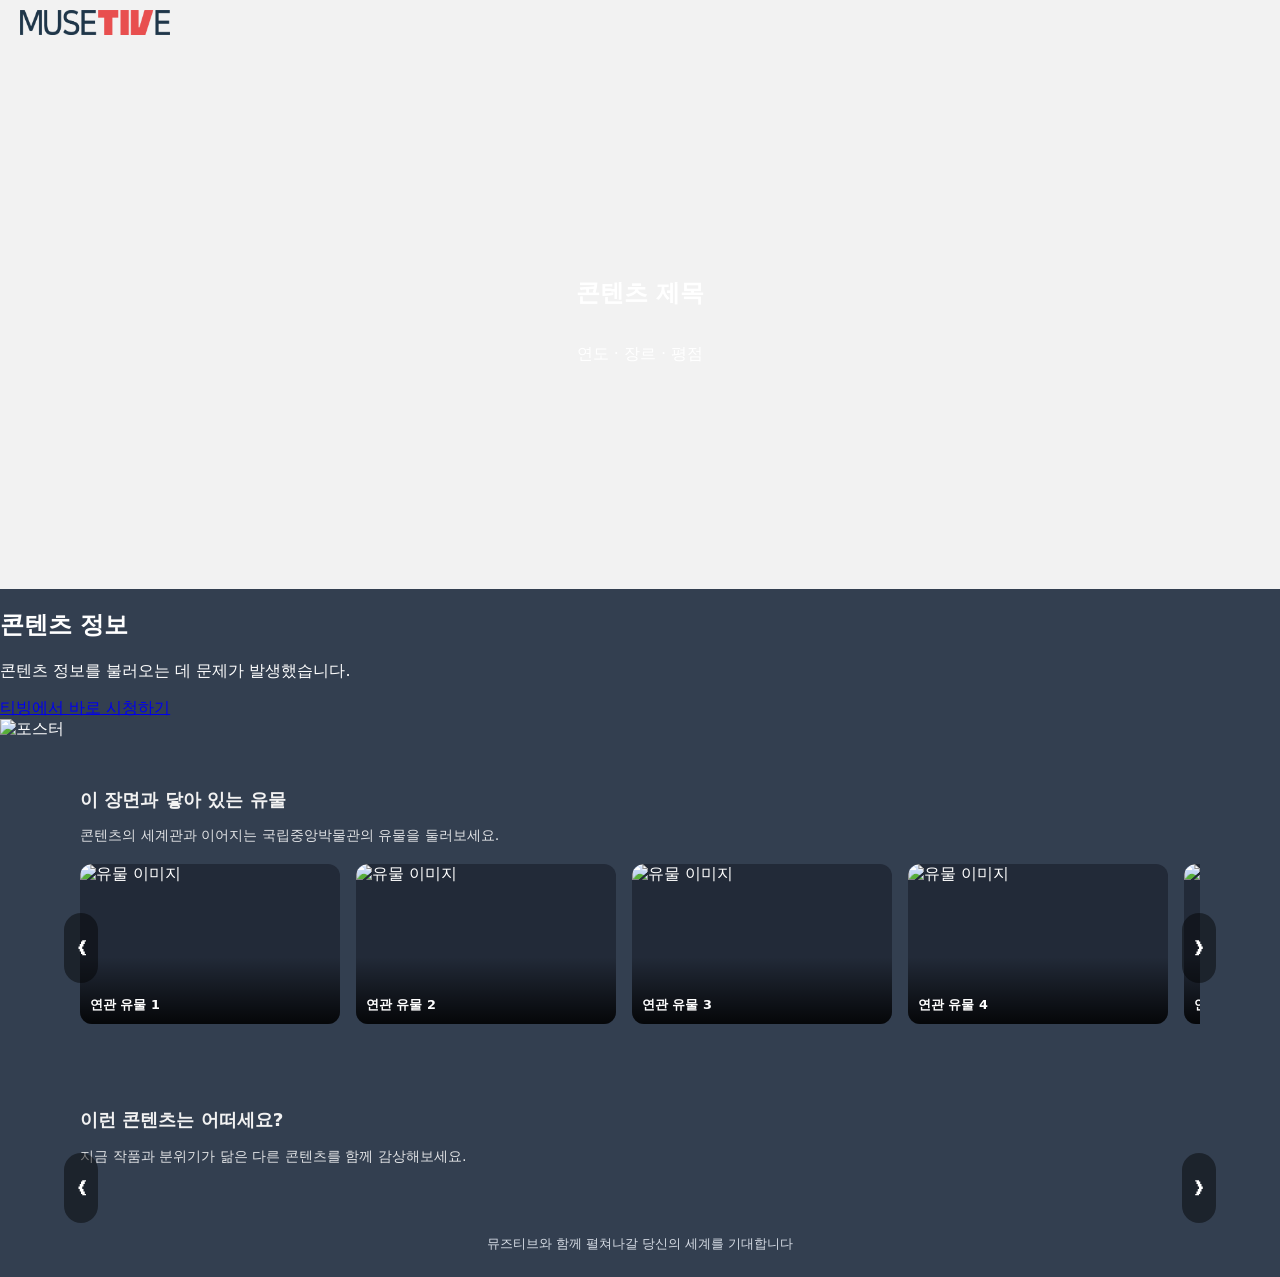
==== content.html @ d029458c "Update content.html" ====
<!DOCTYPE html>
<html lang="ko">
<head>
  <meta charset="UTF-8" />
  <title>MuseTiv – 콘텐츠 상세</title>
  <meta name="viewport" content="width=device-width, initial-scale=1.0" />
  <link rel="stylesheet" href="style.css" />
</head>
<body>
  <header>
    <div class="header-inner">
      <a href="index.html">
        <img class="logo" src="logo1.png" alt="뮤즈티브 로고">
      </a>
    </div>
  </header>

  <main>
    <!-- 히어로 영역: 백드롭 이미지 + 페이드 -->
    <section class="hero-video hero-detail">
      <div class="hero-video-wrapper hero-detail-wrapper">
        <div class="hero-detail-backdrop" id="detail-backdrop"></div>

        <div class="hero-gradient hero-gradient--top"></div>
        <div class="hero-gradient hero-gradient--bottom"></div>

        <div class="hero-overlay-content hero-detail-overlay">
          <h1 id="detail-title" class="hero-detail-title">콘텐츠 제목</h1>
          <p id="detail-meta" class="hero-detail-meta">
            연도 · 장르 · 평점
          </p>
        </div>
      </div>
    </section>

    <!-- 콘텐츠 정보 섹션 -->
    <section class="detail-section">
      <div class="detail-inner">
        <div class="detail-main">
          <h2 class="detail-heading">콘텐츠 정보</h2>
          <p id="detail-overview" class="detail-overview">
            줄거리가 여기에 들어갑니다.
          </p>
           <a id="tving-watch-btn"
             class="btn-watch-tving"
             href="https://www.tving.com/"
             target="_blank"
             rel="noopener noreferrer">
            티빙에서 바로 시청하기
          </a>
          <div id="detail-tags" class="detail-tags">
            <!-- 태그 배지들 -->
          </div>
        </div>

        <aside class="detail-side">
          <img id="detail-poster" class="detail-poster" src="" alt="포스터">
        </aside>
      </div>
    </section>

    <!-- 관련 유물 섹션 (지금은 더미 데이터 기반, 나중에 국중박 JSON 연결) -->
    <section class="carousel-section artifact-section">
      <div class="carousel-header">
        <h2 class="carousel-title">이 장면과 닿아 있는 유물</h2>
        <p class="carousel-subtitle">
          콘텐츠의 세계관과 이어지는 국립중앙박물관의 유물을 둘러보세요.
        </p>
      </div>

      <div class="carousel-shell">
        <button class="carousel-arrow carousel-arrow--left"
                data-target="detail-artifact-row" aria-label="이전 유물">
          &#10094;
        </button>

        <div class="carousel-row" id="detail-artifact-row">
          <!-- 나중에 JSON/연결 로직으로 채움 -->
        </div>

        <button class="carousel-arrow carousel-arrow--right"
                data-target="detail-artifact-row" aria-label="다음 유물">
          &#10095;
        </button>
      </div>
    </section>

    <!-- 추천 콘텐츠 섹션 -->
    <section class="carousel-section ott-section">
      <div class="carousel-header">
        <h2 class="carousel-title">이런 콘텐츠는 어떠세요?</h2>
        <p class="carousel-subtitle">
          지금 작품과 분위기가 닮은 다른 콘텐츠를 함께 감상해보세요.
        </p>
      </div>

      <div class="carousel-shell">
        <button class="carousel-arrow carousel-arrow--left"
                data-target="detail-reco-row" aria-label="이전 콘텐츠">
          &#10094;
        </button>

        <div class="carousel-row" id="detail-reco-row">
          <!-- JSON 기반 추천 카드 -->
        </div>

        <button class="carousel-arrow carousel-arrow--right"
                data-target="detail-reco-row" aria-label="다음 콘텐츠">
          &#10095;
        </button>
      </div>
    </section>
  </main>

  <footer>
    뮤즈티브와 함께 펼쳐나갈 당신의 세계를 기대합니다
  </footer>

  <script>
    const TMDB_POSTER_BASE = "https://image.tmdb.org/t/p/w300";
    const TMDB_BACKDROP_BASE = "https://image.tmdb.org/t/p/w780";

    function getTitle(item) {
      return (
        item.name ||
        item.title ||
        item.original_name ||
        item.original_title ||
        "제목 미정"
      );
    }

    // 쿼리 파라미터 파싱
    function getQueryParams() {
      const params = {};
      const search = window.location.search.substring(1);
      if (!search) return params;
      search.split("&").forEach(function (pair) {
        const [k, v] = pair.split("=");
        if (!k) return;
        params[decodeURIComponent(k)] = decodeURIComponent(v || "");
      });
      return params;
    }

    function attachCarouselArrows() {
      document.querySelectorAll('.carousel-arrow').forEach(function (arrow) {
        arrow.addEventListener('click', function () {
          const targetId = arrow.getAttribute('data-target');
          const row = document.getElementById(targetId);
          if (!row) return;

          const direction = arrow.classList.contains('carousel-arrow--left') ? -1 : 1;
          const scrollAmount = row.clientWidth * 0.8;

          row.scrollBy({
            left: direction * scrollAmount,
            behavior: 'smooth'
          });
        });
      });
    }

    // 메인 상세 정보 채우기
    function fillDetail(item) {
      const titleEl = document.getElementById('detail-title');
      const metaEl = document.getElementById('detail-meta');
      const overviewEl = document.getElementById('detail-overview');
      const posterEl = document.getElementById('detail-poster');
      const tagsEl = document.getElementById('detail-tags');
      const backdropEl = document.getElementById('detail-backdrop');

      const title = getTitle(item);
      titleEl.textContent = title;

      // 메타 정보 (연도, 평점, 원제 등)
      const date = item.first_air_date || item.release_date || "";
      const year = date ? date.slice(0, 4) : "";
      const rating = item.vote_average ? item.vote_average.toFixed(1) : "–";

      let genresText = "";
      if (Array.isArray(item.genres) && item.genres.length > 0) {
        genresText = item.genres.map(g => g.name).join(", ");
      }

      metaEl.textContent = [year, genresText, `평점 ${rating}`]
        .filter(Boolean)
        .join(" · ");

      overviewEl.textContent = item.overview || "줄거리 정보가 없습니다.";

      // 포스터
      if (item.poster_path) {
        posterEl.src = TMDB_POSTER_BASE + item.poster_path;
      } else {
        posterEl.src = "img/poster_placeholder.jpg";
      }
      posterEl.alt = title;

      // 태그: 장르 + 원제 등 간단히 뱃지로
      tagsEl.innerHTML = "";
      if (genresText) {
        genresText.split(",").forEach(function (g) {
          const span = document.createElement('span');
          span.className = 'tag-chip';
          span.textContent = g.trim();
          tagsEl.appendChild(span);
        });
      }
      if (item.original_name || item.original_title) {
        const span = document.createElement('span');
        span.className = 'tag-chip tag-chip--sub';
        span.textContent = "원제: " + (item.original_name || item.original_title);
        tagsEl.appendChild(span);
      }

      // 백드롭: 배경 이미지
      if (item.backdrop_path) {
        backdropEl.style.backgroundImage = `url(${TMDB_BACKDROP_BASE + item.backdrop_path})`;
      } else if (item.poster_path) {
        backdropEl.style.backgroundImage = `url(${TMDB_POSTER_BASE + item.poster_path})`;
      } else {
        backdropEl.style.backgroundColor = "#333f50";
      }
    }

    // 추천 콘텐츠 카드 생성 (index와 거의 동일)
    function createRecoCard(item) {
      const article = document.createElement('article');
      article.className = 'media-card media-card--vertical';
      if (item.id) article.dataset.tmdbId = item.id;
      if (item.kind) article.dataset.kind = item.kind;

      const inner = document.createElement('div');
      inner.className = 'media-card-inner';

      const img = document.createElement('img');
      img.className = 'media-image';
      img.alt = getTitle(item);
      if (item.poster_path) {
        img.src = TMDB_POSTER_BASE + item.poster_path;
      } else {
        img.src = "img/poster_placeholder.jpg";
      }

      const gradient = document.createElement('div');
      gradient.className = 'media-gradient';

      const title = document.createElement('div');
      title.className = 'media-title';
      title.textContent = getTitle(item);

      inner.appendChild(img);
      inner.appendChild(gradient);
      inner.appendChild(title);
      article.appendChild(inner);

      // 다시 상세로 이동할 수 있게
      article.addEventListener('click', function () {
        const id = item.id;
        const kind = item.kind || 'tv';
        if (!id) return;
        window.location.href = `content.html?id=${encodeURIComponent(id)}&kind=${encodeURIComponent(kind)}`;
      });

      return article;
    }

    function renderRecommendations(allItems, currentId) {
      const row = document.getElementById('detail-reco-row');
      if (!row) return;
      row.innerHTML = "";

      // 현재 작품 제외, 앞에서 10개 정도만
      const candidates = allItems.filter(it => it.id !== currentId).slice(0, 10);

      candidates.forEach(function (item) {
        const card = createRecoCard(item);
        row.appendChild(card);
      });
    }

    // (임시) 관련 유물은 아직 API가 없으니 placeholder 카드 몇 개 만들어두기
    function renderDummyArtifacts() {
      const row = document.getElementById('detail-artifact-row');
      if (!row) return;
      row.innerHTML = "";

      for (let i = 1; i <= 5; i++) {
        const article = document.createElement('article');
        article.className = 'media-card media-card--horizontal';

        const inner = document.createElement('div');
        inner.className = 'media-card-inner';

        const img = document.createElement('img');
        img.className = 'media-image';
        img.alt = '유물 이미지';
        img.src = 'img/artifact_placeholder.jpg';

        const gradient = document.createElement('div');
        gradient.className = 'media-gradient';

        const title = document.createElement('div');
        title.className = 'media-title';
        title.textContent = '연관 유물 ' + i;

        inner.appendChild(img);
        inner.appendChild(gradient);
        inner.appendChild(title);
        article.appendChild(inner);

        row.appendChild(article);
      }
    }

    document.addEventListener('DOMContentLoaded', function () {
      attachCarouselArrows();
      renderDummyArtifacts();

      const params = getQueryParams();
      const targetId = params.id ? Number(params.id) : null;

      // TMDB JSON 로드
      fetch('data/musetiv_tving_historical_20_by_title.json')
        .then(function (res) {
          if (!res.ok) throw new Error('JSON 로딩 실패');
          return res.json();
        })
        .then(function (items) {
          // id가 숫자형으로 들어있다고 가정
          const current = items.find(it => Number(it.id) === targetId) || items[0];
          if (!current) throw new Error('해당 id의 콘텐츠를 찾을 수 없습니다.');

          fillDetail(current);
          renderRecommendations(items, current.id);
        })
        .catch(function (err) {
          console.error(err);
          document.getElementById('detail-overview').textContent =
            '콘텐츠 정보를 불러오는 데 문제가 발생했습니다.';
        });
    });
  </script>
</body>
</html>
---- style.css ----
﻿:root {
  --color-main: #f2f2f2;   /* 헤더, 기본 글자 */
  --color-bg: #333f50;     /* 전체 배경 네이비 */
  --color-sub: #b1d3c4;
  --color-accent: #f24c64;
}

body {
  margin: 0;
  font-family: -apple-system, BlinkMacSystemFont, "국립박물관문화재단클래식 Medium", system-ui, sans-serif;
  background-color: var(--color-bg);
  color: #ffffff;
}

/* 헤더 */
header {
  background-color: var(--color-main);
}

.header-inner {
  margin: 0 auto;
  padding: 10px 20px;
  text-align: left;
}

.logo {
  width: 150px;
  height: 25px;
}

/* ---------- 히어로: 영상 + 페이드 ---------- */

.hero-video {
  background-color: var(--color-main);
}

.hero-video-wrapper {
  position: relative;
  height: 60vh;
  min-height: 360px;
  overflow: hidden;
}

.hero-video-wrapper video {
  width: 100%;
  height: 100%;
  object-fit: cover;
  filter: brightness(0.7);
}

/* 위/아래 페이드 오버레이 */
.hero-gradient {
  position: absolute;
  left: 0;
  right: 0;
  height: 25%;
  pointer-events: none;
}

.hero-gradient--top {
  top: 0;
  background: linear-gradient(
    to bottom,
    var(--color-main) 0%,
    rgba(51, 63, 80, 0) 100%
  );
}

.hero-gradient--bottom {
  bottom: 0;
  background: linear-gradient(
    to top,
    var(--color-main) 0%,
    rgba(51, 63, 80, 0) 100%
  );
}

/* 영상 위에 올라가는 슬로건/로고 */
.hero-overlay-content {
  position: absolute;
  inset: 0;
  display: flex;
  flex-direction: column;
  align-items: center;
  justify-content: center;
  text-align: center;
  color: #ffffff;
  padding: 0 16px;
}

.hero-tagline {
  font-size: 0.9rem;
  margin-bottom: 14px;
  opacity: 0.85;
}

.hero-logo {
  max-width: 260px;
  height: auto;
}

/* ---------- 공통 캐러셀 섹션 ---------- */

.carousel-section {
  padding: 32px 0 24px;
  background-color: var(--color-bg);
}

.carousel-header {
  max-width: 1120px;
  margin: 0 auto 14px;
  padding: 0 20px;
}

.carousel-title {
  font-size: 1.15rem;
  font-weight: 700;
  margin-bottom: 4px;
  color: var(--color-main);
}

.carousel-subtitle {
  font-size: 0.9rem;
  opacity: 0.85;
}

/* 캐러셀 껍데기 + 화살표 */
.carousel-shell {
  max-width: 1120px;
  margin: 0 auto;
  padding: 0 20px;
  position: relative;
}

.carousel-row {
  display: flex;
  gap: 16px;
  overflow-x: auto;
  scroll-behavior: smooth;
  padding: 4px 0 12px;
}

/* 스크롤바 살짝만 표시 */
.carousel-row::-webkit-scrollbar {
  height: 6px;
}
.carousel-row::-webkit-scrollbar-track {
  background: rgba(0, 0, 0, 0.1);
}
.carousel-row::-webkit-scrollbar-thumb {
  background: rgba(255, 255, 255, 0.3);
  border-radius: 999px;
}

.carousel-arrow {
  position: absolute;
  top: 50%;
  transform: translateY(-50%);
  width: 34px;
  height: 70px;
  border-radius: 999px;
  border: none;
  background-color: rgba(0, 0, 0, 0.45);
  color: #ffffff;
  font-size: 20px;
  display: flex;
  align-items: center;
  justify-content: center;
  cursor: pointer;
  z-index: 10;
}

.carousel-arrow--left {
  left: 4px;
}

.carousel-arrow--right {
  right: 4px;
}

.carousel-arrow:hover {
  background-color: rgba(0, 0, 0, 0.65);
}

/* ---------- 미디어 카드 공통 ---------- */

.media-card {
  flex: 0 0 auto;
}

.media-card-inner {
  position: relative;
  border-radius: 12px;
  overflow: hidden;
  background-color: #222a38;
}

/* OTT용 세로 카드 */
.media-card--vertical {
  width: 150px;
}

.media-card--vertical .media-card-inner {
  height: 225px; /* 세로 비율 느낌 */
}

/* 유물용 가로 카드 */
.media-card--horizontal {
  width: 260px;
}

.media-card--horizontal .media-card-inner {
  height: 160px;
}

/* 카드 안 이미지 */
.media-image {
  width: 100%;
  height: 100%;
  object-fit: cover;
  display: block;
}

/* 아래 페이드 + 제목 */
.media-gradient {
  position: absolute;
  left: 0;
  right: 0;
  bottom: 0;
  height: 42%;
  background: linear-gradient(to top, rgba(0, 0, 0, 0.85), rgba(0, 0, 0, 0));
}

.media-title {
  position: absolute;
  left: 10px;
  right: 10px;
  bottom: 10px;
  font-size: 0.8rem;
  font-weight: 600;
  line-height: 1.3;
}

/* 하트 버튼 */
.heart-btn {
  position: absolute;
  top: 8px;
  right: 8px;
  width: 26px;
  height: 26px;
  border-radius: 50%;
  border: 1px solid rgba(255, 255, 255, 0.9);
  background-color: rgba(0, 0, 0, 0.35);
  display: flex;
  align-items: center;
  justify-content: center;
  cursor: pointer;
  padding: 0;
}

/* 하트 아이콘: 처음엔 테두리만 보이게 */
.heart-shape {
  font-size: 13px;
  line-height: 1;
  color: transparent;
  -webkit-text-stroke: 1px #ffffff; /* 테두리 하트 */
}

/* 찜 상태일 때: 면 채워지도록 */
.heart-btn.liked .heart-shape {
  color: var(--color-accent);       /* 핑크색 하트 */
  -webkit-text-stroke: 0;
}

/* 푸터 */
footer {
  text-align: center;
  font-size: 0.8rem;
  color: #d6dce5;
  padding: 16px 0 24px;
}

/* ---------- 반응형 ---------- */
@media (max-width: 768px) {
  .carousel-arrow {
    display: none; /* 모바일에서는 스와이프로 넘기게, 화살표 숨김 */
  }

  .hero-video-wrapper {
    height: 50vh;
    min-height: 280px;
  }
  /* ---------- 관리자 대시보드 ---------- */

.dashboard-section {
  padding: 40px 0 48px;
  background-color: #2a3344;
  border-top: 1px solid rgba(255, 255, 255, 0.06);
}

.dashboard-inner {
  max-width: 1120px;
  margin: 0 auto;
  padding: 0 20px;
}

.dashboard-header {
  margin-bottom: 20px;
}

.dashboard-title {
  font-size: 1.2rem;
  font-weight: 700;
  color: var(--color-main);
  margin-bottom: 4px;
}

.dashboard-subtitle {
  font-size: 0.9rem;
  opacity: 0.8;
}

/* 상단 요약 영역 */

.dashboard-top {
  display: grid;
  grid-template-columns: minmax(0, 1.1fr) minmax(0, 1.4fr);
  gap: 20px;
  margin-bottom: 24px;
}

.stat-grid {
  display: grid;
  grid-template-columns: repeat(2, minmax(0, 1fr));
  gap: 12px;
}

.stat-card {
  background: #1f2633;
  border-radius: 12px;
  padding: 12px 14px;
  box-shadow: 0 10px 22px rgba(0, 0, 0, 0.35);
}

.stat-label {
  font-size: 0.78rem;
  opacity: 0.7;
}

.stat-value {
  display: block;
  margin-top: 4px;
  font-size: 1.1rem;
  font-weight: 600;
}

/* 차트 카드 공통 */

.chart-card {
  background: #1f2633;
  border-radius: 14px;
  padding: 14px 16px 16px;
  box-shadow: 0 10px 24px rgba(0, 0, 0, 0.4);
}

.chart-title {
  font-size: 0.95rem;
  font-weight: 600;
  margin-bottom: 8px;
}

.chart-placeholder {
  background: rgba(0, 0, 0, 0.18);
  border-radius: 10px;
  padding: 10px;
  min-height: 180px;
  display: flex;
  align-items: center;
  justify-content: center;
}

/* canvas가 있을 때 꽉 차게 보이도록 */
.chart-placeholder canvas {
  width: 100%;
  height: 100%;
}

/* 중단 차트 2열 그리드 */

.dashboard-row {
  display: grid;
  grid-template-columns: repeat(2, minmax(0, 1fr));
  gap: 20px;
  margin-bottom: 24px;
}

/* 워드클라우드는 세로 조금 더 넉넉하게 */

.dashboard-row--wordcloud .chart-placeholder,
.wordcloud-placeholder {
  min-height: 220px;
}

.wordcloud-placeholder {
/* ---------- 콘텐츠 상세 페이지: 히어로 ---------- */

.content-hero {
  background-color: #222a38;
}

.content-hero-wrapper {
  position: relative;
  height: 320px;
  min-height: 260px;
  overflow: hidden;
}

.content-hero-image {
  width: 100%;
  height: 100%;
  object-fit: cover;
  display: block;
}

/* 아래로 갈수록 어둡게 페이드 아웃 */
.content-hero-gradient {
  position: absolute;
  left: 0;
  right: 0;
  bottom: 0;
  height: 40%;
  background: linear-gradient(
    to bottom,
    rgba(0, 0, 0, 0) 0%,
    #333f50 100%
  );
}

.content-hero-overlay {
  position: absolute;
  inset: 0;
  display: flex;
  align-items: flex-end;
  justify-content: flex-start;
  padding: 18px 24px;
  pointer-events: none; /* 필요 시 안쪽에 텍스트만 넣을 용도 */
}

.content-hero-title {
  font-size: 1.6rem;
  font-weight: 700;
}

/* ---------- 콘텐츠 정보 레이아웃 ---------- */

.content-info-section {
  background-color: #333f50;
  padding: 28px 0 24px;
}

.content-info-inner {
  max-width: 1120px;
  margin: 0 auto;
  padding: 0 20px;
}

.content-header {
  margin-bottom: 16px;
}

.content-title {
  font-size: 1.4rem;
  font-weight: 700;
  margin-bottom: 6px;
}

.content-meta {
  font-size: 0.85rem;
  display: flex;
  flex-wrap: wrap;
  gap: 6px;
}

.content-badge {
  padding: 4px 8px;
  border-radius: 999px;
  background-color: rgba(0, 0, 0, 0.25);
  font-size: 0.78rem;
}

.content-layout {
  display: grid;
  grid-template-columns: minmax(0, 1.7fr) minmax(0, 1.1fr);
  gap: 20px;
}

.content-section-title {
  font-size: 1rem;
  font-weight: 600;
  margin-bottom: 8px;
}

.content-story {
  font-size: 0.9rem;
  opacity: 0.92;
  margin-bottom: 18px;
}

/* 태그 pill */
.content-tags {
  display: flex;
  flex-wrap: wrap;
  gap: 6px;
}

.tag-pill {
  font-size: 0.8rem;
  padding: 4px 10px;
  border-radius: 999px;
  background-color: #1f2633;
}

/* 우측 정보 카드 */
.content-side {
  display: flex;
  flex-direction: column;
  gap: 12px;
}

.info-card {
  background-color: #1f2633;
  border-radius: 12px;
  padding: 12px 14px;
  box-shadow: 0 8px 20px rgba(0, 0, 0, 0.4);
}

.info-card-title {
  font-size: 0.9rem;
  font-weight: 600;
  margin-bottom: 8px;
}

.info-list {
  margin: 0;
}

.info-row {
  display: flex;
  justify-content: space-between;
  gap: 10px;
  font-size: 0.8rem;
  margin-bottom: 4px;
}

.info-row dt {
  opacity: 0.75;
}

.info-row dd {
  margin: 0;
  text-align: right;
}

/* 반응형 조정 */
@media (max-width: 800px) {
  .content-layout {
    grid-template-columns: 1fr;
  }

  .content-side {
    flex-direction: row;
    flex-wrap: wrap;
  }

  .info-card {
    flex: 1 1 200px;
  }
}

@media (max-width: 600px) {
  .content-hero-wrapper {
    height: 240px;
  }

  .content-title {
    font-size: 1.2rem;
  }
}
  .hero-detail-wrapper {
  height: 40vh;
  min-height: 260px;
}

.hero-detail-backdrop {
  position: absolute;
  inset: 0;
  background-size: cover;
  background-position: center;
  filter: brightness(0.6);
}

.hero-detail-overlay {
  align-items: flex-start;
  justify-content: flex-end;
  padding: 0 32px 40px;
  text-align: left;
}

.hero-detail-title {
  font-size: 2rem;
  margin-bottom: 8px;
}

.hero-detail-meta {
  font-size: 0.9rem;
  opacity: 0.85;
}

.detail-section {
  padding: 32px 0 40px;
}

.detail-inner {
  max-width: 1120px;
  margin: 0 auto;
  padding: 0 20px;
  display: flex;
  flex-wrap: wrap;
  gap: 24px;
}

.detail-main {
  flex: 1 1 0;
  min-width: 0;
}

.detail-heading {
  font-size: 1.2rem;
  margin-bottom: 12px;
}

.detail-overview {
  font-size: 0.95rem;
  line-height: 1.6;
  margin-bottom: 16px;
}

.detail-tags {
  display: flex;
  flex-wrap: wrap;
  gap: 8px;
}

.tag-chip {
  display: inline-flex;
  align-items: center;
  padding: 4px 10px;
  border-radius: 999px;
  background-color: rgba(177, 211, 196, 0.2);
  font-size: 0.8rem;
}

.tag-chip--sub {
  background-color: rgba(242, 76, 100, 0.15);
}

.detail-side {
  width: 180px;
  flex: 0 0 auto;
}

.detail-poster {
  width: 100%;
  border-radius: 12px;
  box-shadow: 0 8px 20px rgba(0,0,0,0.5);
}

@media (max-width: 768px) {
  .hero-detail-overlay {
    padding: 0 16px 30px;
  }
  .detail-inner {
    flex-direction: column-reverse;
  }
  .detail-side {
    width: 140px;
    align-self: center;
  }
}


}
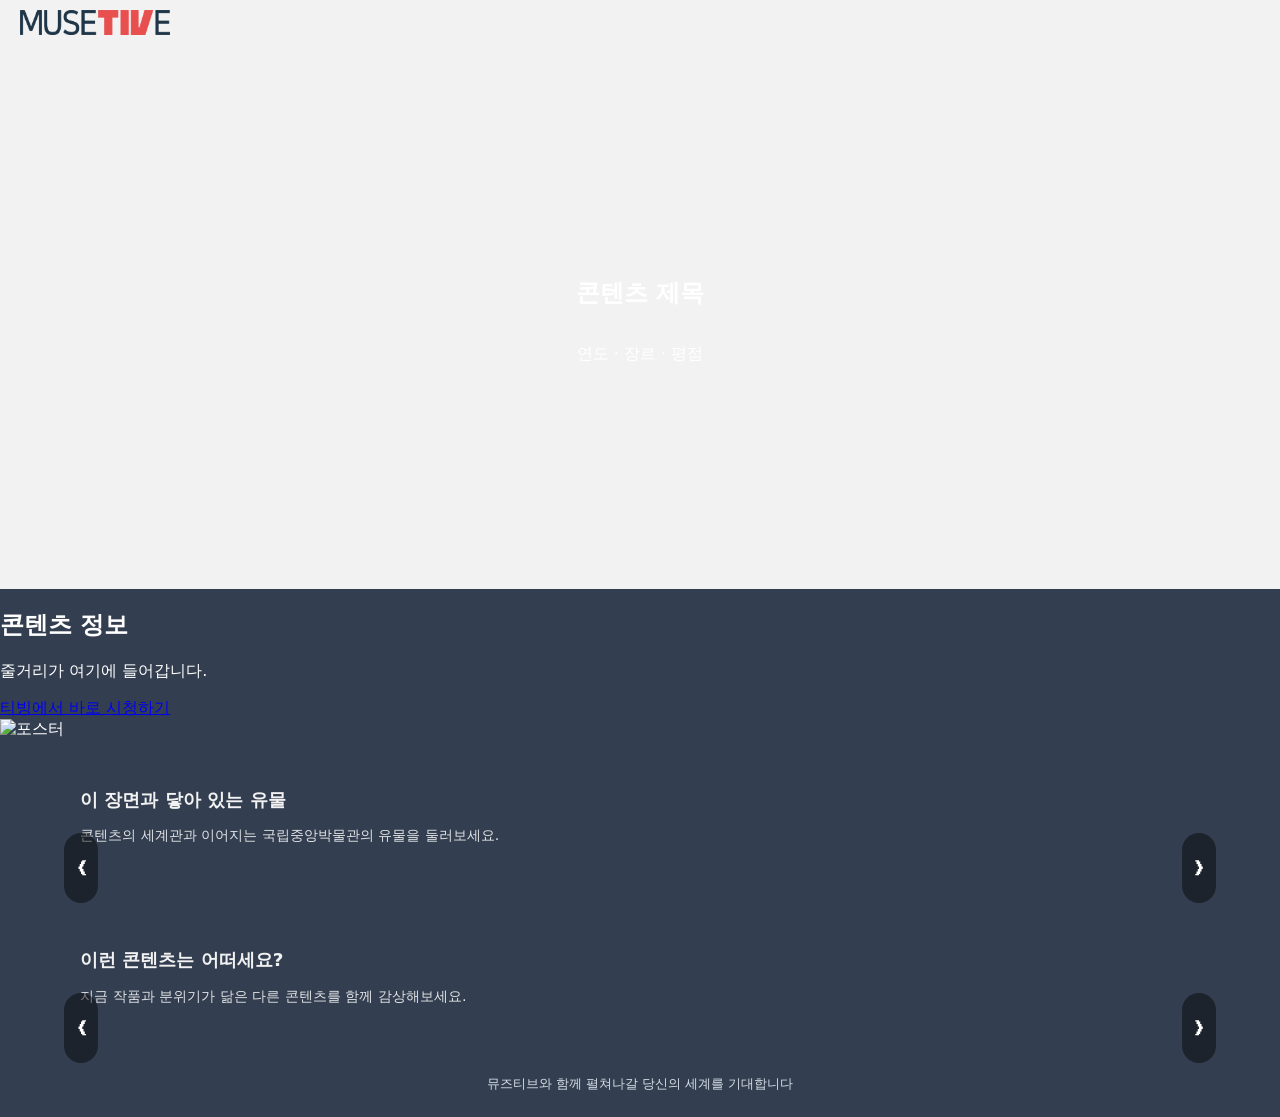
==== commit c7b19b29: "Update content.html" ====
--- a/content.html
+++ b/content.html
@@ -16,41 +16,27 @@
   </header>
 
   <main>
-    <!-- 히어로 영역: 백드롭 이미지 + 페이드 -->
     <section class="hero-video hero-detail">
       <div class="hero-video-wrapper hero-detail-wrapper">
         <div class="hero-detail-backdrop" id="detail-backdrop"></div>
-
         <div class="hero-gradient hero-gradient--top"></div>
         <div class="hero-gradient hero-gradient--bottom"></div>
-
         <div class="hero-overlay-content hero-detail-overlay">
           <h1 id="detail-title" class="hero-detail-title">콘텐츠 제목</h1>
-          <p id="detail-meta" class="hero-detail-meta">
-            연도 · 장르 · 평점
-          </p>
+          <p id="detail-meta" class="hero-detail-meta">연도 · 장르 · 평점</p>
         </div>
       </div>
     </section>
 
-    <!-- 콘텐츠 정보 섹션 -->
     <section class="detail-section">
       <div class="detail-inner">
         <div class="detail-main">
           <h2 class="detail-heading">콘텐츠 정보</h2>
-          <p id="detail-overview" class="detail-overview">
-            줄거리가 여기에 들어갑니다.
-          </p>
-           <a id="tving-watch-btn"
-             class="btn-watch-tving"
-             href="https://www.tving.com/"
-             target="_blank"
-             rel="noopener noreferrer">
-            티빙에서 바로 시청하기
-          </a>
-          <div id="detail-tags" class="detail-tags">
-            <!-- 태그 배지들 -->
-          </div>
+          <p id="detail-overview" class="detail-overview">줄거리가 여기에 들어갑니다.</p>
+
+          <a id="tving-watch-btn" class="btn-watch-tving" href="https://www.tving.com/" target="_blank" rel="noopener noreferrer">티빙에서 바로 시청하기</a>
+
+          <div id="detail-tags" class="detail-tags"></div>
         </div>
 
         <aside class="detail-side">
@@ -59,78 +45,44 @@
       </div>
     </section>
 
-    <!-- 관련 유물 섹션 (지금은 더미 데이터 기반, 나중에 국중박 JSON 연결) -->
     <section class="carousel-section artifact-section">
       <div class="carousel-header">
         <h2 class="carousel-title">이 장면과 닿아 있는 유물</h2>
-        <p class="carousel-subtitle">
-          콘텐츠의 세계관과 이어지는 국립중앙박물관의 유물을 둘러보세요.
-        </p>
+        <p class="carousel-subtitle">콘텐츠의 세계관과 이어지는 국립중앙박물관의 유물을 둘러보세요.</p>
       </div>
 
       <div class="carousel-shell">
-        <button class="carousel-arrow carousel-arrow--left"
-                data-target="detail-artifact-row" aria-label="이전 유물">
-          &#10094;
-        </button>
-
-        <div class="carousel-row" id="detail-artifact-row">
-          <!-- 나중에 JSON/연결 로직으로 채움 -->
-        </div>
-
-        <button class="carousel-arrow carousel-arrow--right"
-                data-target="detail-artifact-row" aria-label="다음 유물">
-          &#10095;
-        </button>
-      </div>
-    </section>
-
-    <!-- 추천 콘텐츠 섹션 -->
+        <button class="carousel-arrow carousel-arrow--left" data-target="detail-artifact-row" aria-label="이전 유물">&#10094;</button>
+        <div class="carousel-row" id="detail-artifact-row"></div>
+        <button class="carousel-arrow carousel-arrow--right" data-target="detail-artifact-row" aria-label="다음 유물">&#10095;</button>
+      </div>
+    </section>
+
     <section class="carousel-section ott-section">
       <div class="carousel-header">
         <h2 class="carousel-title">이런 콘텐츠는 어떠세요?</h2>
-        <p class="carousel-subtitle">
-          지금 작품과 분위기가 닮은 다른 콘텐츠를 함께 감상해보세요.
-        </p>
+        <p class="carousel-subtitle">지금 작품과 분위기가 닮은 다른 콘텐츠를 함께 감상해보세요.</p>
       </div>
 
       <div class="carousel-shell">
-        <button class="carousel-arrow carousel-arrow--left"
-                data-target="detail-reco-row" aria-label="이전 콘텐츠">
-          &#10094;
-        </button>
-
-        <div class="carousel-row" id="detail-reco-row">
-          <!-- JSON 기반 추천 카드 -->
-        </div>
-
-        <button class="carousel-arrow carousel-arrow--right"
-                data-target="detail-reco-row" aria-label="다음 콘텐츠">
-          &#10095;
-        </button>
+        <button class="carousel-arrow carousel-arrow--left" data-target="detail-reco-row" aria-label="이전 콘텐츠">&#10094;</button>
+        <div class="carousel-row" id="detail-reco-row"></div>
+        <button class="carousel-arrow carousel-arrow--right" data-target="detail-reco-row" aria-label="다음 콘텐츠">&#10095;</button>
       </div>
     </section>
   </main>
 
-  <footer>
-    뮤즈티브와 함께 펼쳐나갈 당신의 세계를 기대합니다
-  </footer>
+  <footer>뮤즈티브와 함께 펼쳐나갈 당신의 세계를 기대합니다</footer>
 
   <script>
     const TMDB_POSTER_BASE = "https://image.tmdb.org/t/p/w300";
     const TMDB_BACKDROP_BASE = "https://image.tmdb.org/t/p/w780";
+    const TMDB_JSON_PATH = "/musetiv_tving_historical_20_by_title.json";
 
     function getTitle(item) {
-      return (
-        item.name ||
-        item.title ||
-        item.original_name ||
-        item.original_title ||
-        "제목 미정"
-      );
-    }
-
-    // 쿼리 파라미터 파싱
+      return item.name || item.title || item.original_name || item.original_title || "제목 미정";
+    }
+
     function getQueryParams() {
       const params = {};
       const search = window.location.search.substring(1);
@@ -149,19 +101,13 @@
           const targetId = arrow.getAttribute('data-target');
           const row = document.getElementById(targetId);
           if (!row) return;
-
           const direction = arrow.classList.contains('carousel-arrow--left') ? -1 : 1;
           const scrollAmount = row.clientWidth * 0.8;
-
-          row.scrollBy({
-            left: direction * scrollAmount,
-            behavior: 'smooth'
-          });
+          row.scrollBy({ left: direction * scrollAmount, behavior: 'smooth' });
         });
       });
     }
 
-    // 메인 상세 정보 채우기
     function fillDetail(item) {
       const titleEl = document.getElementById('detail-title');
       const metaEl = document.getElementById('detail-meta');
@@ -169,35 +115,25 @@
       const posterEl = document.getElementById('detail-poster');
       const tagsEl = document.getElementById('detail-tags');
       const backdropEl = document.getElementById('detail-backdrop');
+      const watchBtn = document.getElementById('tving-watch-btn');
 
       const title = getTitle(item);
       titleEl.textContent = title;
 
-      // 메타 정보 (연도, 평점, 원제 등)
       const date = item.first_air_date || item.release_date || "";
       const year = date ? date.slice(0, 4) : "";
-      const rating = item.vote_average ? item.vote_average.toFixed(1) : "–";
+      const rating = typeof item.vote_average === "number" ? item.vote_average.toFixed(1) : "–";
 
       let genresText = "";
       if (Array.isArray(item.genres) && item.genres.length > 0) {
         genresText = item.genres.map(g => g.name).join(", ");
       }
 
-      metaEl.textContent = [year, genresText, `평점 ${rating}`]
-        .filter(Boolean)
-        .join(" · ");
-
+      metaEl.textContent = [year, genresText, `평점 ${rating}`].filter(Boolean).join(" · ");
       overviewEl.textContent = item.overview || "줄거리 정보가 없습니다.";
 
-      // 포스터
-      if (item.poster_path) {
-        posterEl.src = TMDB_POSTER_BASE + item.poster_path;
-      } else {
-        posterEl.src = "img/poster_placeholder.jpg";
-      }
-      posterEl.alt = title;
-
-      // 태그: 장르 + 원제 등 간단히 뱃지로
+      posterEl.src = item.poster_path ? TMDB_POSTER_BASE + item.poster_path : "img/poster_placeholder.jpg";
+
       tagsEl.innerHTML = "";
       if (genresText) {
         genresText.split(",").forEach(function (g) {
@@ -207,6 +143,7 @@
           tagsEl.appendChild(span);
         });
       }
+
       if (item.original_name || item.original_title) {
         const span = document.createElement('span');
         span.className = 'tag-chip tag-chip--sub';
@@ -214,7 +151,6 @@
         tagsEl.appendChild(span);
       }
 
-      // 백드롭: 배경 이미지
       if (item.backdrop_path) {
         backdropEl.style.backgroundImage = `url(${TMDB_BACKDROP_BASE + item.backdrop_path})`;
       } else if (item.poster_path) {
@@ -222,14 +158,17 @@
       } else {
         backdropEl.style.backgroundColor = "#333f50";
       }
-    }
-
-    // 추천 콘텐츠 카드 생성 (index와 거의 동일)
+
+      if (watchBtn) {
+        const query = encodeURIComponent(title);
+        watchBtn.href = `https://www.tving.com/search?keyword=${query}`;
+      }
+    }
+
     function createRecoCard(item) {
       const article = document.createElement('article');
       article.className = 'media-card media-card--vertical';
       if (item.id) article.dataset.tmdbId = item.id;
-      if (item.kind) article.dataset.kind = item.kind;
 
       const inner = document.createElement('div');
       inner.className = 'media-card-inner';
@@ -237,11 +176,7 @@
       const img = document.createElement('img');
       img.className = 'media-image';
       img.alt = getTitle(item);
-      if (item.poster_path) {
-        img.src = TMDB_POSTER_BASE + item.poster_path;
-      } else {
-        img.src = "img/poster_placeholder.jpg";
-      }
+      img.src = item.poster_path ? TMDB_POSTER_BASE + item.poster_path : "img/poster_placeholder.jpg";
 
       const gradient = document.createElement('div');
       gradient.className = 'media-gradient';
@@ -255,12 +190,9 @@
       inner.appendChild(title);
       article.appendChild(inner);
 
-      // 다시 상세로 이동할 수 있게
       article.addEventListener('click', function () {
         const id = item.id;
-        const kind = item.kind || 'tv';
-        if (!id) return;
-        window.location.href = `content.html?id=${encodeURIComponent(id)}&kind=${encodeURIComponent(kind)}`;
+        window.location.href = `content.html?id=${encodeURIComponent(id)}`;
       });
 
       return article;
@@ -271,16 +203,12 @@
       if (!row) return;
       row.innerHTML = "";
 
-      // 현재 작품 제외, 앞에서 10개 정도만
-      const candidates = allItems.filter(it => it.id !== currentId).slice(0, 10);
-
+      const candidates = allItems.filter(it => String(it.id) !== String(currentId)).slice(0, 10);
       candidates.forEach(function (item) {
-        const card = createRecoCard(item);
-        row.appendChild(card);
-      });
-    }
-
-    // (임시) 관련 유물은 아직 API가 없으니 placeholder 카드 몇 개 만들어두기
+        row.appendChild(createRecoCard(item));
+      });
+    }
+
     function renderDummyArtifacts() {
       const row = document.getElementById('detail-artifact-row');
       if (!row) return;
@@ -302,46 +230,3 @@
         gradient.className = 'media-gradient';
 
         const title = document.createElement('div');
-        title.className = 'media-title';
-        title.textContent = '연관 유물 ' + i;
-
-        inner.appendChild(img);
-        inner.appendChild(gradient);
-        inner.appendChild(title);
-        article.appendChild(inner);
-
-        row.appendChild(article);
-      }
-    }
-
-    document.addEventListener('DOMContentLoaded', function () {
-      attachCarouselArrows();
-      renderDummyArtifacts();
-
-      const params = getQueryParams();
-      const targetId = params.id ? Number(params.id) : null;
-
-      // TMDB JSON 로드
-      fetch('data/musetiv_tving_historical_20_by_title.json')
-        .then(function (res) {
-          if (!res.ok) throw new Error('JSON 로딩 실패');
-          return res.json();
-        })
-        .then(function (items) {
-          // id가 숫자형으로 들어있다고 가정
-          const current = items.find(it => Number(it.id) === targetId) || items[0];
-          if (!current) throw new Error('해당 id의 콘텐츠를 찾을 수 없습니다.');
-
-          fillDetail(current);
-          renderRecommendations(items, current.id);
-        })
-        .catch(function (err) {
-          console.error(err);
-          document.getElementById('detail-overview').textContent =
-            '콘텐츠 정보를 불러오는 데 문제가 발생했습니다.';
-        });
-    });
-  </script>
-</body>
-</html>
-
--- a/style.css
+++ b/style.css
@@ -687,7 +687,35 @@
     align-self: center;
   }
 }
-
-
-}
-
+  .btn-watch-tving {
+  display: inline-flex;
+  align-items: center;
+  justify-content: center;
+  margin: 8px 0 16px;
+  padding: 8px 16px;
+  border-radius: 999px;
+  background-color: #f24c64; /* 티빙 느낌 나는 레드/핑크 */
+  color: #ffffff;
+  font-size: 0.9rem;
+  font-weight: 600;
+  text-decoration: none;
+  box-shadow: 0 4px 10px rgba(0,0,0,0.25);
+  transition: transform 0.1s ease, box-shadow 0.1s ease, background-color 0.1s ease;
+}
+
+.btn-watch-tving:hover {
+  background-color: #ff667e;
+  transform: translateY(-1px);
+  box-shadow: 0 6px 14px rgba(0,0,0,0.35);
+}
+
+.btn-watch-tving:active {
+  transform: translateY(0);
+  box-shadow: 0 3px 8px rgba(0,0,0,0.3);
+}
+
+
+
+}
+
+
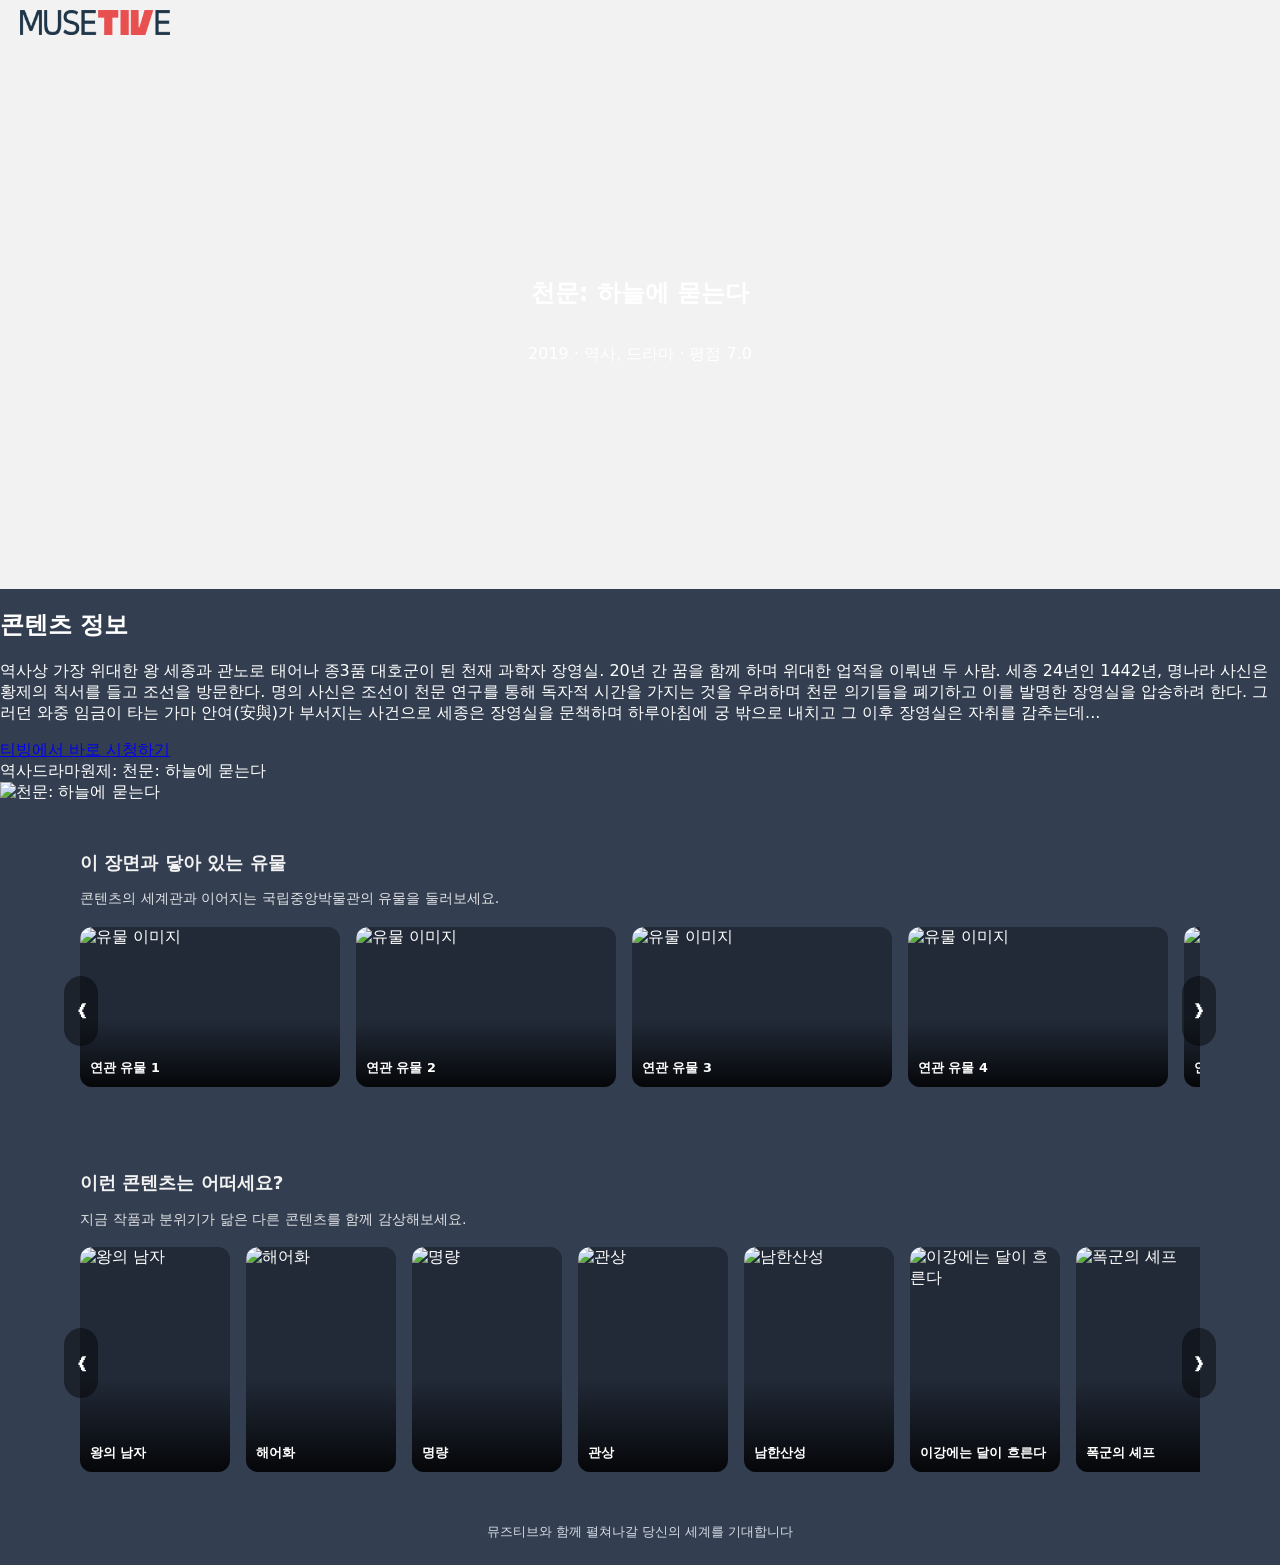
==== commit fe56ec94: "Update content.html" ====
--- a/content.html
+++ b/content.html
@@ -16,6 +16,7 @@
   </header>
 
   <main>
+    <!-- 히어로: 백드롭 이미지 + 페이드 -->
     <section class="hero-video hero-detail">
       <div class="hero-video-wrapper hero-detail-wrapper">
         <div class="hero-detail-backdrop" id="detail-backdrop"></div>
@@ -28,13 +29,23 @@
       </div>
     </section>
 
+    <!-- 콘텐츠 정보 -->
     <section class="detail-section">
       <div class="detail-inner">
         <div class="detail-main">
           <h2 class="detail-heading">콘텐츠 정보</h2>
-          <p id="detail-overview" class="detail-overview">줄거리가 여기에 들어갑니다.</p>
-
-          <a id="tving-watch-btn" class="btn-watch-tving" href="https://www.tving.com/" target="_blank" rel="noopener noreferrer">티빙에서 바로 시청하기</a>
+          <p id="detail-overview" class="detail-overview">
+            줄거리가 여기에 들어갑니다.
+          </p>
+
+          <!-- 티빙 바로 시청 버튼 -->
+          <a id="tving-watch-btn"
+             class="btn-watch-tving"
+             href="https://www.tving.com/"
+             target="_blank"
+             rel="noopener noreferrer">
+            티빙에서 바로 시청하기
+          </a>
 
           <div id="detail-tags" class="detail-tags"></div>
         </div>
@@ -45,44 +56,81 @@
       </div>
     </section>
 
+    <!-- 관련 유물 (지금은 더미) -->
     <section class="carousel-section artifact-section">
       <div class="carousel-header">
         <h2 class="carousel-title">이 장면과 닿아 있는 유물</h2>
-        <p class="carousel-subtitle">콘텐츠의 세계관과 이어지는 국립중앙박물관의 유물을 둘러보세요.</p>
+        <p class="carousel-subtitle">
+          콘텐츠의 세계관과 이어지는 국립중앙박물관의 유물을 둘러보세요.
+        </p>
       </div>
 
       <div class="carousel-shell">
-        <button class="carousel-arrow carousel-arrow--left" data-target="detail-artifact-row" aria-label="이전 유물">&#10094;</button>
-        <div class="carousel-row" id="detail-artifact-row"></div>
-        <button class="carousel-arrow carousel-arrow--right" data-target="detail-artifact-row" aria-label="다음 유물">&#10095;</button>
+        <button class="carousel-arrow carousel-arrow--left"
+                data-target="detail-artifact-row" aria-label="이전 유물">
+          &#10094;
+        </button>
+
+        <div class="carousel-row" id="detail-artifact-row">
+          <!-- 나중에 국중박 JSON과 연결 -->
+        </div>
+
+        <button class="carousel-arrow carousel-arrow--right"
+                data-target="detail-artifact-row" aria-label="다음 유물">
+          &#10095;
+        </button>
       </div>
     </section>
 
+    <!-- 추천 콘텐츠 -->
     <section class="carousel-section ott-section">
       <div class="carousel-header">
         <h2 class="carousel-title">이런 콘텐츠는 어떠세요?</h2>
-        <p class="carousel-subtitle">지금 작품과 분위기가 닮은 다른 콘텐츠를 함께 감상해보세요.</p>
+        <p class="carousel-subtitle">
+          지금 작품과 분위기가 닮은 다른 콘텐츠를 함께 감상해보세요.
+        </p>
       </div>
 
       <div class="carousel-shell">
-        <button class="carousel-arrow carousel-arrow--left" data-target="detail-reco-row" aria-label="이전 콘텐츠">&#10094;</button>
-        <div class="carousel-row" id="detail-reco-row"></div>
-        <button class="carousel-arrow carousel-arrow--right" data-target="detail-reco-row" aria-label="다음 콘텐츠">&#10095;</button>
+        <button class="carousel-arrow carousel-arrow--left"
+                data-target="detail-reco-row" aria-label="이전 콘텐츠">
+          &#10094;
+        </button>
+
+        <div class="carousel-row" id="detail-reco-row">
+          <!-- JSON 기반 추천 카드 -->
+        </div>
+
+        <button class="carousel-arrow carousel-arrow--right"
+                data-target="detail-reco-row" aria-label="다음 콘텐츠">
+          &#10095;
+        </button>
       </div>
     </section>
   </main>
 
-  <footer>뮤즈티브와 함께 펼쳐나갈 당신의 세계를 기대합니다</footer>
+  <footer>
+    뮤즈티브와 함께 펼쳐나갈 당신의 세계를 기대합니다
+  </footer>
 
   <script>
+    // JSON은 레포 최상단에 있다고 했으니까 절대경로로 지정
+    const TMDB_JSON_PATH = "/musetiv_tving_historical_20_by_title.json";
     const TMDB_POSTER_BASE = "https://image.tmdb.org/t/p/w300";
     const TMDB_BACKDROP_BASE = "https://image.tmdb.org/t/p/w780";
-    const TMDB_JSON_PATH = "/musetiv_tving_historical_20_by_title.json";
-
+
+    // 공통: 제목 가져오기
     function getTitle(item) {
-      return item.name || item.title || item.original_name || item.original_title || "제목 미정";
-    }
-
+      return (
+        item.name ||
+        item.title ||
+        item.original_name ||
+        item.original_title ||
+        "제목 미정"
+      );
+    }
+
+    // 쿼리 파라미터 파싱 (?id=...&kind=...)
     function getQueryParams() {
       const params = {};
       const search = window.location.search.substring(1);
@@ -95,94 +143,125 @@
       return params;
     }
 
+    // 캐러셀 화살표
     function attachCarouselArrows() {
-      document.querySelectorAll('.carousel-arrow').forEach(function (arrow) {
-        arrow.addEventListener('click', function () {
-          const targetId = arrow.getAttribute('data-target');
+      document.querySelectorAll(".carousel-arrow").forEach(function (arrow) {
+        arrow.addEventListener("click", function () {
+          const targetId = arrow.getAttribute("data-target");
           const row = document.getElementById(targetId);
           if (!row) return;
-          const direction = arrow.classList.contains('carousel-arrow--left') ? -1 : 1;
+
+          const direction = arrow.classList.contains("carousel-arrow--left")
+            ? -1
+            : 1;
           const scrollAmount = row.clientWidth * 0.8;
-          row.scrollBy({ left: direction * scrollAmount, behavior: 'smooth' });
+
+          row.scrollBy({
+            left: direction * scrollAmount,
+            behavior: "smooth",
+          });
         });
       });
     }
 
+    // 상세 정보 채우기 + 티빙 버튼 설정
     function fillDetail(item) {
-      const titleEl = document.getElementById('detail-title');
-      const metaEl = document.getElementById('detail-meta');
-      const overviewEl = document.getElementById('detail-overview');
-      const posterEl = document.getElementById('detail-poster');
-      const tagsEl = document.getElementById('detail-tags');
-      const backdropEl = document.getElementById('detail-backdrop');
-      const watchBtn = document.getElementById('tving-watch-btn');
+      const titleEl = document.getElementById("detail-title");
+      const metaEl = document.getElementById("detail-meta");
+      const overviewEl = document.getElementById("detail-overview");
+      const posterEl = document.getElementById("detail-poster");
+      const tagsEl = document.getElementById("detail-tags");
+      const backdropEl = document.getElementById("detail-backdrop");
+      const watchBtn = document.getElementById("tving-watch-btn");
 
       const title = getTitle(item);
       titleEl.textContent = title;
 
       const date = item.first_air_date || item.release_date || "";
       const year = date ? date.slice(0, 4) : "";
-      const rating = typeof item.vote_average === "number" ? item.vote_average.toFixed(1) : "–";
+      const rating =
+        typeof item.vote_average === "number"
+          ? item.vote_average.toFixed(1)
+          : "–";
 
       let genresText = "";
       if (Array.isArray(item.genres) && item.genres.length > 0) {
-        genresText = item.genres.map(g => g.name).join(", ");
-      }
-
-      metaEl.textContent = [year, genresText, `평점 ${rating}`].filter(Boolean).join(" · ");
+        genresText = item.genres.map((g) => g.name).join(", ");
+      }
+
+      metaEl.textContent = [year, genresText, `평점 ${rating}`]
+        .filter(Boolean)
+        .join(" · ");
+
       overviewEl.textContent = item.overview || "줄거리 정보가 없습니다.";
 
-      posterEl.src = item.poster_path ? TMDB_POSTER_BASE + item.poster_path : "img/poster_placeholder.jpg";
-
+      // 포스터
+      if (item.poster_path) {
+        posterEl.src = TMDB_POSTER_BASE + item.poster_path;
+      } else {
+        posterEl.src = "img/poster_placeholder.jpg";
+      }
+      posterEl.alt = title;
+
+      // 태그
       tagsEl.innerHTML = "";
       if (genresText) {
         genresText.split(",").forEach(function (g) {
-          const span = document.createElement('span');
-          span.className = 'tag-chip';
+          const span = document.createElement("span");
+          span.className = "tag-chip";
           span.textContent = g.trim();
           tagsEl.appendChild(span);
         });
       }
-
       if (item.original_name || item.original_title) {
-        const span = document.createElement('span');
-        span.className = 'tag-chip tag-chip--sub';
-        span.textContent = "원제: " + (item.original_name || item.original_title);
+        const span = document.createElement("span");
+        span.className = "tag-chip tag-chip--sub";
+        span.textContent =
+          "원제: " + (item.original_name || item.original_title);
         tagsEl.appendChild(span);
       }
 
+      // 백드롭
       if (item.backdrop_path) {
-        backdropEl.style.backgroundImage = `url(${TMDB_BACKDROP_BASE + item.backdrop_path})`;
+        backdropEl.style.backgroundImage =
+          "url(" + TMDB_BACKDROP_BASE + item.backdrop_path + ")";
       } else if (item.poster_path) {
-        backdropEl.style.backgroundImage = `url(${TMDB_POSTER_BASE + item.poster_path})`;
+        backdropEl.style.backgroundImage =
+          "url(" + TMDB_POSTER_BASE + item.poster_path + ")";
       } else {
         backdropEl.style.backgroundColor = "#333f50";
       }
 
+      // 티빙 바로가기 (제목으로 검색)
       if (watchBtn) {
         const query = encodeURIComponent(title);
-        watchBtn.href = `https://www.tving.com/search?keyword=${query}`;
-      }
-    }
-
+        watchBtn.href = "https://www.tving.com/search?keyword=" + query;
+      }
+    }
+
+    // 추천 카드 생성
     function createRecoCard(item) {
-      const article = document.createElement('article');
-      article.className = 'media-card media-card--vertical';
+      const article = document.createElement("article");
+      article.className = "media-card media-card--vertical";
       if (item.id) article.dataset.tmdbId = item.id;
 
-      const inner = document.createElement('div');
-      inner.className = 'media-card-inner';
-
-      const img = document.createElement('img');
-      img.className = 'media-image';
+      const inner = document.createElement("div");
+      inner.className = "media-card-inner";
+
+      const img = document.createElement("img");
+      img.className = "media-image";
       img.alt = getTitle(item);
-      img.src = item.poster_path ? TMDB_POSTER_BASE + item.poster_path : "img/poster_placeholder.jpg";
-
-      const gradient = document.createElement('div');
-      gradient.className = 'media-gradient';
-
-      const title = document.createElement('div');
-      title.className = 'media-title';
+      if (item.poster_path) {
+        img.src = TMDB_POSTER_BASE + item.poster_path;
+      } else {
+        img.src = "img/poster_placeholder.jpg";
+      }
+
+      const gradient = document.createElement("div");
+      gradient.className = "media-gradient";
+
+      const title = document.createElement("div");
+      title.className = "media-title";
       title.textContent = getTitle(item);
 
       inner.appendChild(img);
@@ -190,43 +269,111 @@
       inner.appendChild(title);
       article.appendChild(inner);
 
-      article.addEventListener('click', function () {
+      // 카드 클릭 시 다시 상세 페이지로 이동
+      article.addEventListener("click", function () {
         const id = item.id;
-        window.location.href = `content.html?id=${encodeURIComponent(id)}`;
+        if (!id) return;
+        window.location.href = "content.html?id=" + encodeURIComponent(id);
       });
 
       return article;
     }
 
+    // 추천 섹션 채우기
     function renderRecommendations(allItems, currentId) {
-      const row = document.getElementById('detail-reco-row');
+      const row = document.getElementById("detail-reco-row");
       if (!row) return;
       row.innerHTML = "";
 
-      const candidates = allItems.filter(it => String(it.id) !== String(currentId)).slice(0, 10);
+      const candidates = allItems
+        .filter((it) => String(it.id) !== String(currentId))
+        .slice(0, 10);
+
       candidates.forEach(function (item) {
-        row.appendChild(createRecoCard(item));
+        const card = createRecoCard(item);
+        row.appendChild(card);
       });
     }
 
+    // 임시 유물 카드 (API 준비되면 교체)
     function renderDummyArtifacts() {
-      const row = document.getElementById('detail-artifact-row');
+      const row = document.getElementById("detail-artifact-row");
       if (!row) return;
       row.innerHTML = "";
 
       for (let i = 1; i <= 5; i++) {
-        const article = document.createElement('article');
-        article.className = 'media-card media-card--horizontal';
-
-        const inner = document.createElement('div');
-        inner.className = 'media-card-inner';
-
-        const img = document.createElement('img');
-        img.className = 'media-image';
-        img.alt = '유물 이미지';
-        img.src = 'img/artifact_placeholder.jpg';
-
-        const gradient = document.createElement('div');
-        gradient.className = 'media-gradient';
-
-        const title = document.createElement('div');
+        const article = document.createElement("article");
+        article.className = "media-card media-card--horizontal";
+
+        const inner = document.createElement("div");
+        inner.className = "media-card-inner";
+
+        const img = document.createElement("img");
+        img.className = "media-image";
+        img.alt = "유물 이미지";
+        img.src = "img/artifact_placeholder.jpg";
+
+        const gradient = document.createElement("div");
+        gradient.className = "media-gradient";
+
+        const title = document.createElement("div");
+        title.className = "media-title";
+        title.textContent = "연관 유물 " + i;
+
+        inner.appendChild(img);
+        inner.appendChild(gradient);
+        inner.appendChild(title);
+        article.appendChild(inner);
+
+        row.appendChild(article);
+      }
+    }
+
+    document.addEventListener("DOMContentLoaded", function () {
+      console.log("content.html DOM loaded");
+      attachCarouselArrows();
+      renderDummyArtifacts();
+
+      const params = getQueryParams();
+      const targetId = params.id ? params.id : null;
+      console.log("query id =", targetId);
+
+      // TMDB JSON 로드
+      fetch(TMDB_JSON_PATH)
+        .then(function (res) {
+          console.log("JSON fetch status", res.status);
+          if (!res.ok) throw new Error("JSON 로딩 실패: " + res.status);
+          return res.json();
+        })
+        .then(function (items) {
+          console.log("JSON items length:", items.length);
+          if (!Array.isArray(items) || items.length === 0) {
+            throw new Error("JSON에 아이템이 없습니다.");
+          }
+
+          let current = null;
+          if (targetId !== null) {
+            current = items.find(
+              (it) => String(it.id) === String(targetId)
+            );
+          }
+          if (!current) {
+            console.warn("해당 id를 찾지 못해 첫 번째 항목으로 대체합니다.");
+            current = items[0];
+          }
+
+          fillDetail(current);
+          renderRecommendations(items, current.id);
+        })
+        .catch(function (err) {
+          console.error(err);
+          const overviewEl = document.getElementById("detail-overview");
+          if (overviewEl) {
+            overviewEl.textContent =
+              "콘텐츠 정보를 불러오는 데 문제가 발생했습니다.";
+          }
+        });
+    });
+  </script>
+</body>
+</html>
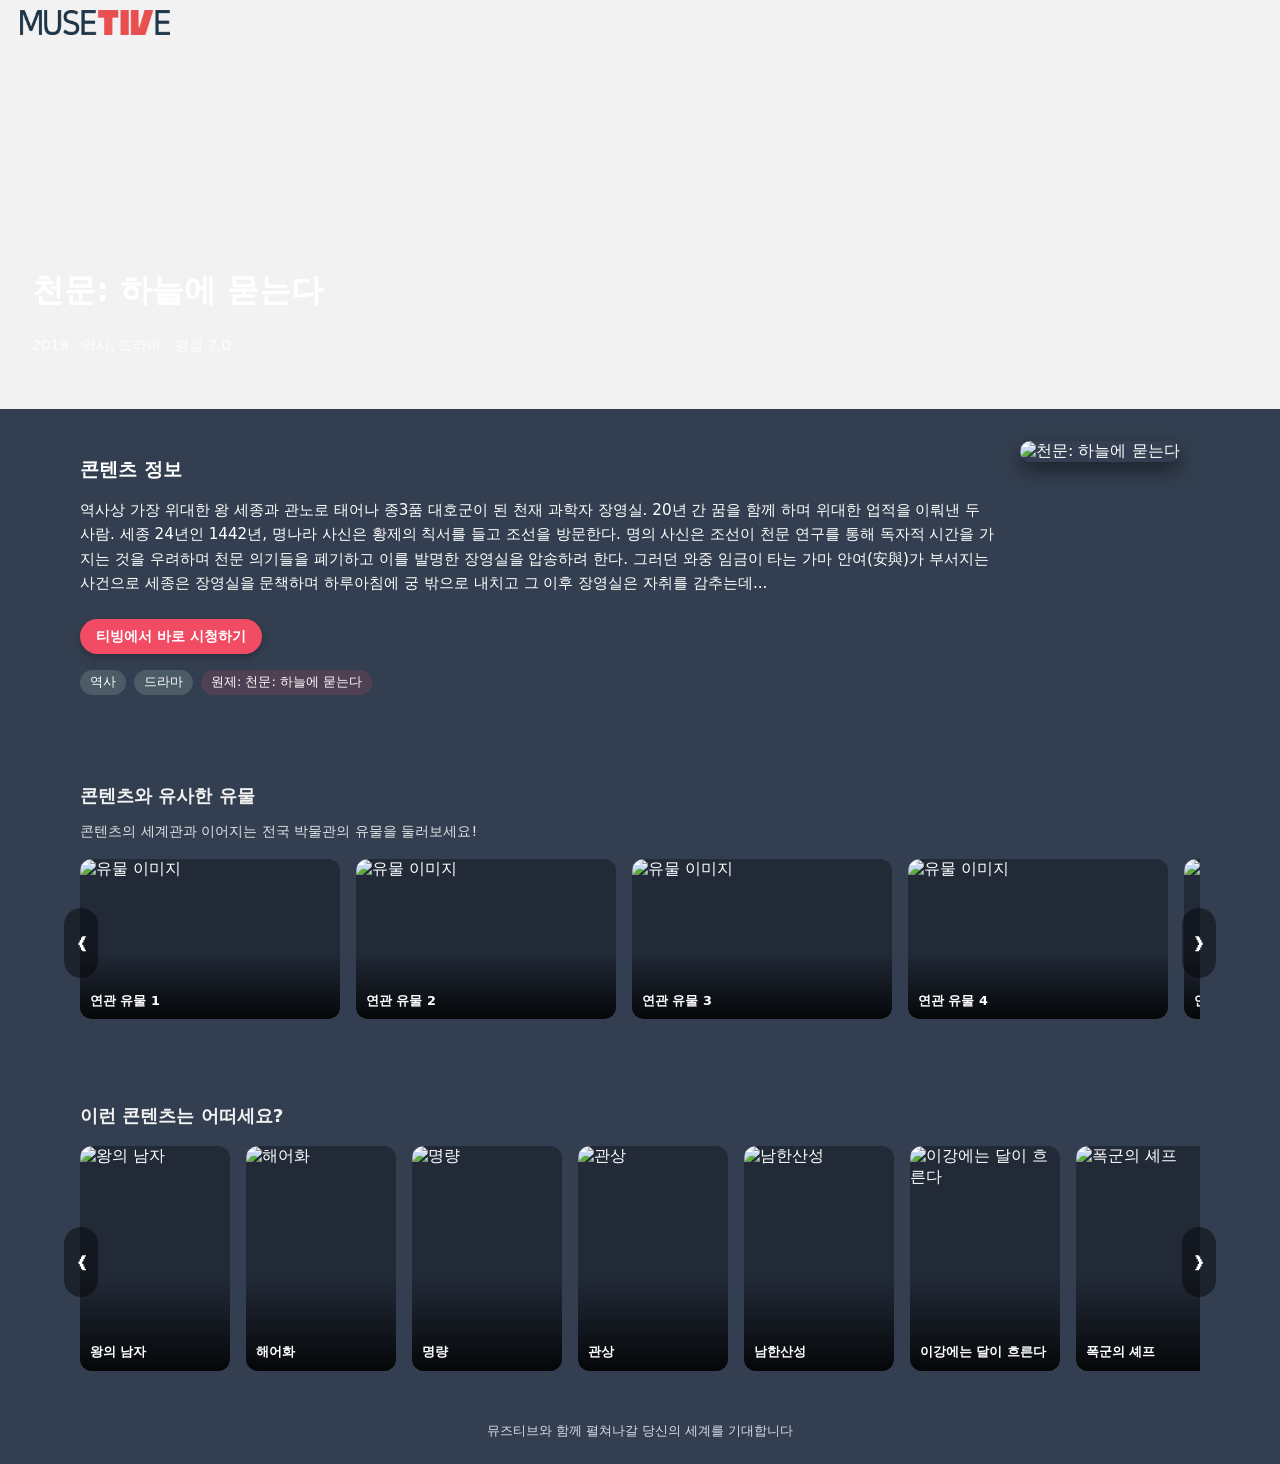
==== commit b96c5be7: "Update content.html" ====
--- a/content.html
+++ b/content.html
@@ -59,9 +59,9 @@
     <!-- 관련 유물 (지금은 더미) -->
     <section class="carousel-section artifact-section">
       <div class="carousel-header">
-        <h2 class="carousel-title">이 장면과 닿아 있는 유물</h2>
+        <h2 class="carousel-title">콘텐츠와 유사한 유물</h2>
         <p class="carousel-subtitle">
-          콘텐츠의 세계관과 이어지는 국립중앙박물관의 유물을 둘러보세요.
+          콘텐츠의 세계관과 이어지는 전국 박물관의 유물을 둘러보세요!
         </p>
       </div>
 
@@ -86,9 +86,6 @@
     <section class="carousel-section ott-section">
       <div class="carousel-header">
         <h2 class="carousel-title">이런 콘텐츠는 어떠세요?</h2>
-        <p class="carousel-subtitle">
-          지금 작품과 분위기가 닮은 다른 콘텐츠를 함께 감상해보세요.
-        </p>
       </div>
 
       <div class="carousel-shell">
@@ -377,3 +374,4 @@
   </script>
 </body>
 </html>
+
--- a/style.css
+++ b/style.css
@@ -1,4 +1,4 @@
-﻿:root {
+:root {
   --color-main: #f2f2f2;   /* 헤더, 기본 글자 */
   --color-bg: #333f50;     /* 전체 배경 네이비 */
   --color-sub: #b1d3c4;
@@ -201,7 +201,7 @@
 }
 
 .media-card--vertical .media-card-inner {
-  height: 225px; /* 세로 비율 느낌 */
+  height: 225px;
 }
 
 /* 유물용 가로 카드 */
@@ -263,12 +263,12 @@
   font-size: 13px;
   line-height: 1;
   color: transparent;
-  -webkit-text-stroke: 1px #ffffff; /* 테두리 하트 */
+  -webkit-text-stroke: 1px #ffffff;
 }
 
 /* 찜 상태일 때: 면 채워지도록 */
 .heart-btn.liked .heart-shape {
-  color: var(--color-accent);       /* 핑크색 하트 */
+  color: var(--color-accent);
   -webkit-text-stroke: 0;
 }
 
@@ -280,7 +280,7 @@
   padding: 16px 0 24px;
 }
 
-/* ---------- 반응형 ---------- */
+/* ---------- 반응형 (모바일) ---------- */
 @media (max-width: 768px) {
   .carousel-arrow {
     display: none; /* 모바일에서는 스와이프로 넘기게, 화살표 숨김 */
@@ -290,7 +290,9 @@
     height: 50vh;
     min-height: 280px;
   }
-  /* ---------- 관리자 대시보드 ---------- */
+}  /* ✅ 이 괄호가 빠져있어서 문제였음 */
+
+/* ---------- 관리자 대시보드 ---------- */
 
 .dashboard-section {
   padding: 40px 0 48px;
@@ -321,7 +323,6 @@
 }
 
 /* 상단 요약 영역 */
-
 .dashboard-top {
   display: grid;
   grid-template-columns: minmax(0, 1.1fr) minmax(0, 1.4fr);
@@ -355,7 +356,6 @@
 }
 
 /* 차트 카드 공통 */
-
 .chart-card {
   background: #1f2633;
   border-radius: 14px;
@@ -386,7 +386,6 @@
 }
 
 /* 중단 차트 2열 그리드 */
-
 .dashboard-row {
   display: grid;
   grid-template-columns: repeat(2, minmax(0, 1fr));
@@ -395,13 +394,11 @@
 }
 
 /* 워드클라우드는 세로 조금 더 넉넉하게 */
-
 .dashboard-row--wordcloud .chart-placeholder,
 .wordcloud-placeholder {
   min-height: 220px;
 }
 
-.wordcloud-placeholder {
 /* ---------- 콘텐츠 상세 페이지: 히어로 ---------- */
 
 .content-hero {
@@ -443,7 +440,7 @@
   align-items: flex-end;
   justify-content: flex-start;
   padding: 18px 24px;
-  pointer-events: none; /* 필요 시 안쪽에 텍스트만 넣을 용도 */
+  pointer-events: none;
 }
 
 .content-hero-title {
@@ -586,7 +583,10 @@
     font-size: 1.2rem;
   }
 }
-  .hero-detail-wrapper {
+
+/* ---------- 콘텐츠 상세: MuseTiv 전용 레이아웃 ---------- */
+
+.hero-detail-wrapper {
   height: 40vh;
   min-height: 260px;
 }
@@ -672,7 +672,7 @@
 .detail-poster {
   width: 100%;
   border-radius: 12px;
-  box-shadow: 0 8px 20px rgba(0,0,0,0.5);
+  box-shadow: 0 8px 20px rgba(0, 0, 0, 0.5);
 }
 
 @media (max-width: 768px) {
@@ -687,20 +687,25 @@
     align-self: center;
   }
 }
-  .btn-watch-tving {
+
+/* ----- 티빙 바로 시청 버튼 스타일 ----- */
+.btn-watch-tving {
   display: inline-flex;
   align-items: center;
   justify-content: center;
   margin: 8px 0 16px;
   padding: 8px 16px;
   border-radius: 999px;
-  background-color: #f24c64; /* 티빙 느낌 나는 레드/핑크 */
+  background-color: #f24c64; /* 포인트 컬러 */
   color: #ffffff;
   font-size: 0.9rem;
   font-weight: 600;
   text-decoration: none;
   box-shadow: 0 4px 10px rgba(0,0,0,0.25);
-  transition: transform 0.1s ease, box-shadow 0.1s ease, background-color 0.1s ease;
+  transition:
+    transform 0.1s ease,
+    box-shadow 0.1s ease,
+    background-color 0.1s ease;
 }
 
 .btn-watch-tving:hover {
@@ -713,9 +718,3 @@
   transform: translateY(0);
   box-shadow: 0 3px 8px rgba(0,0,0,0.3);
 }
-
-
-
-}
-
-
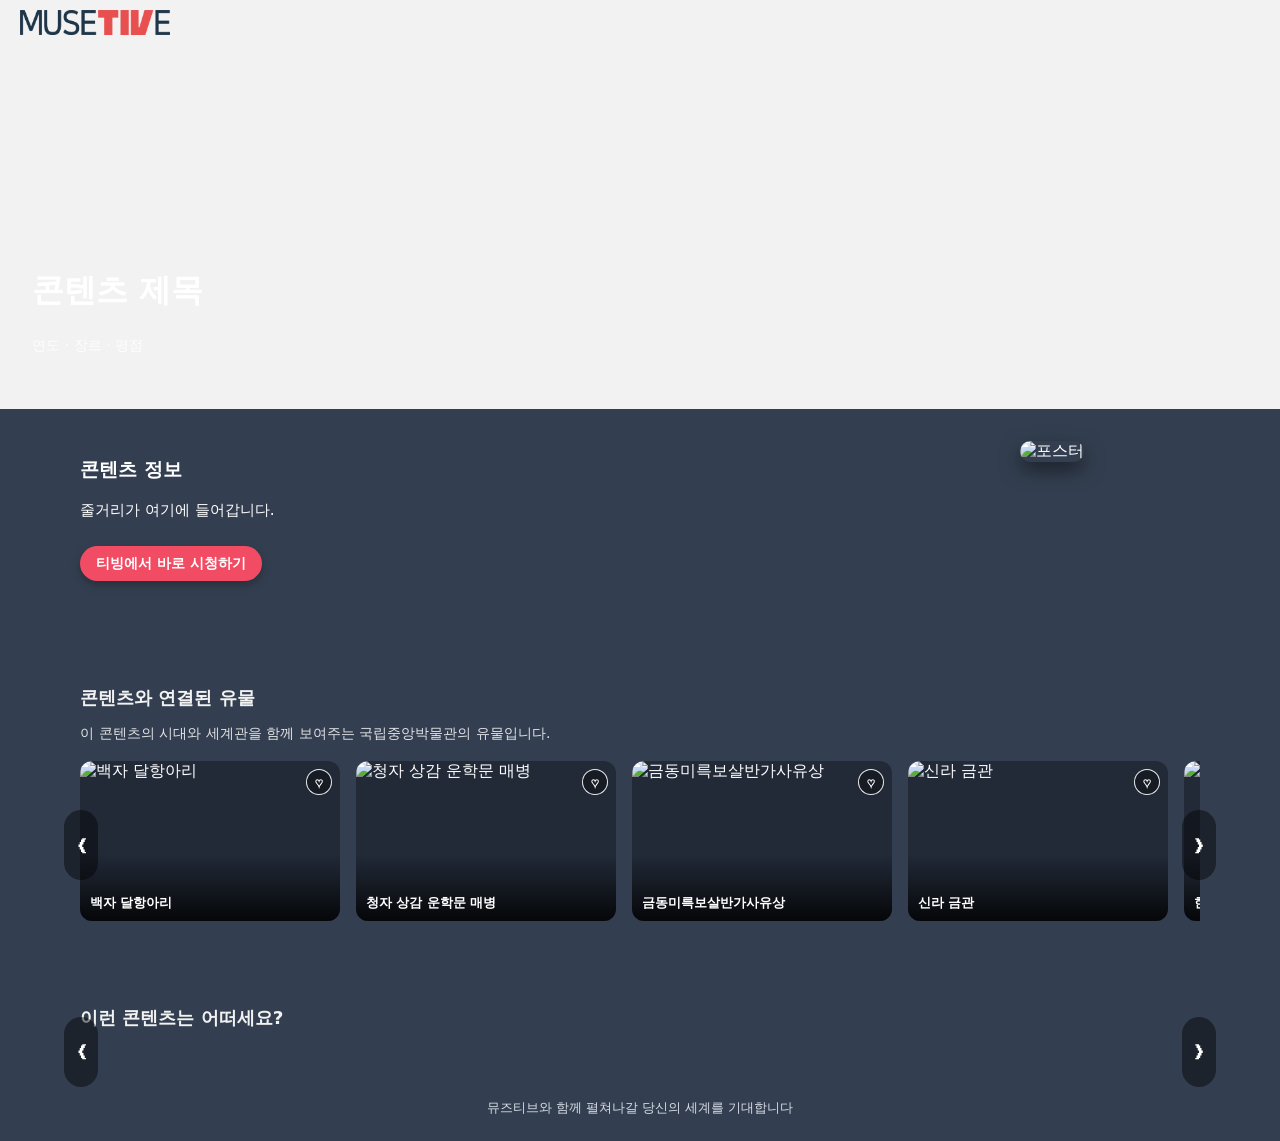
==== commit d2c632b8: "Update content.html" ====
--- a/content.html
+++ b/content.html
@@ -5,6 +5,7 @@
   <title>MuseTiv – 콘텐츠 상세</title>
   <meta name="viewport" content="width=device-width, initial-scale=1.0" />
   <link rel="stylesheet" href="style.css" />
+  <script src="artifacts-data.js"></script>
 </head>
 <body>
   <header>
@@ -56,31 +57,33 @@
       </div>
     </section>
 
-    <!-- 관련 유물 (지금은 더미) -->
-    <section class="carousel-section artifact-section">
-      <div class="carousel-header">
-        <h2 class="carousel-title">콘텐츠와 유사한 유물</h2>
-        <p class="carousel-subtitle">
-          콘텐츠의 세계관과 이어지는 전국 박물관의 유물을 둘러보세요!
-        </p>
-      </div>
-
-      <div class="carousel-shell">
-        <button class="carousel-arrow carousel-arrow--left"
-                data-target="detail-artifact-row" aria-label="이전 유물">
-          &#10094;
-        </button>
-
-        <div class="carousel-row" id="detail-artifact-row">
-          <!-- 나중에 국중박 JSON과 연결 -->
-        </div>
-
-        <button class="carousel-arrow carousel-arrow--right"
-                data-target="detail-artifact-row" aria-label="다음 유물">
-          &#10095;
-        </button>
-      </div>
-    </section>
+    <!-- 콘텐츠와 연결된 유물 -->
+<section class="carousel-section artifact-section">
+  <div class="carousel-header">
+    <h2 class="carousel-title">콘텐츠와 연결된 유물</h2>
+    <p class="carousel-subtitle">
+      이 콘텐츠의 시대와 세계관을 함께 보여주는 국립중앙박물관의 유물입니다.
+    </p>
+  </div>
+
+  <div class="carousel-shell">
+    <button class="carousel-arrow carousel-arrow--left"
+            data-target="artifact-row"
+            aria-label="이전 유물">
+      &#10094;
+    </button>
+
+    <!-- 여기 안을 JS로 채울 거야 -->
+    <div class="carousel-row" id="artifact-row"></div>
+
+    <button class="carousel-arrow carousel-arrow--right"
+            data-target="artifact-row"
+            aria-label="다음 유물">
+      &#10095;
+    </button>
+  </div>
+</section>
+
 
     <!-- 추천 콘텐츠 -->
     <section class="carousel-section ott-section">
@@ -292,86 +295,71 @@
       });
     }
 
-    // 임시 유물 카드 (API 준비되면 교체)
-    function renderDummyArtifacts() {
-      const row = document.getElementById("detail-artifact-row");
-      if (!row) return;
-      row.innerHTML = "";
-
-      for (let i = 1; i <= 5; i++) {
-        const article = document.createElement("article");
-        article.className = "media-card media-card--horizontal";
-
-        const inner = document.createElement("div");
-        inner.className = "media-card-inner";
-
-        const img = document.createElement("img");
-        img.className = "media-image";
-        img.alt = "유물 이미지";
-        img.src = "img/artifact_placeholder.jpg";
-
-        const gradient = document.createElement("div");
-        gradient.className = "media-gradient";
-
-        const title = document.createElement("div");
-        title.className = "media-title";
-        title.textContent = "연관 유물 " + i;
-
-        inner.appendChild(img);
-        inner.appendChild(gradient);
-        inner.appendChild(title);
-        article.appendChild(inner);
-
-        row.appendChild(article);
-      }
-    }
-
-    document.addEventListener("DOMContentLoaded", function () {
-      console.log("content.html DOM loaded");
-      attachCarouselArrows();
-      renderDummyArtifacts();
-
-      const params = getQueryParams();
-      const targetId = params.id ? params.id : null;
-      console.log("query id =", targetId);
-
-      // TMDB JSON 로드
-      fetch(TMDB_JSON_PATH)
-        .then(function (res) {
-          console.log("JSON fetch status", res.status);
-          if (!res.ok) throw new Error("JSON 로딩 실패: " + res.status);
-          return res.json();
-        })
-        .then(function (items) {
-          console.log("JSON items length:", items.length);
-          if (!Array.isArray(items) || items.length === 0) {
-            throw new Error("JSON에 아이템이 없습니다.");
-          }
-
-          let current = null;
-          if (targetId !== null) {
-            current = items.find(
-              (it) => String(it.id) === String(targetId)
-            );
-          }
-          if (!current) {
-            console.warn("해당 id를 찾지 못해 첫 번째 항목으로 대체합니다.");
-            current = items[0];
-          }
-
-          fillDetail(current);
-          renderRecommendations(items, current.id);
-        })
-        .catch(function (err) {
-          console.error(err);
-          const overviewEl = document.getElementById("detail-overview");
-          if (overviewEl) {
-            overviewEl.textContent =
-              "콘텐츠 정보를 불러오는 데 문제가 발생했습니다.";
-          }
-        });
+   // ---------- ① 유물 카드 채우기 ----------
+
+  (function renderArtifactsForContent() {
+    const row = document.getElementById('artifact-row');
+    if (!row || typeof artifactsDataset === 'undefined') return;
+
+    // 이 콘텐츠와 관련된 유물 5개 정도만 보여준다는 가정
+    const selected = artifactsDataset.slice(0, 5);
+
+    selected.forEach(function (a) {
+      const article = document.createElement('article');
+      article.className = 'media-card media-card--horizontal';
+
+      const inner = document.createElement('div');
+      inner.className = 'media-card-inner';
+
+      // 카드 전체 클릭 시 박물관 유물 페이지 새 창 열기
+      article.addEventListener('click', function () {
+        window.open(a.museumUrl, '_blank', 'noopener');
+      });
+
+      // 유물 이미지
+      const img = document.createElement('img');
+      img.className = 'media-image';
+      img.src = a.image;
+      img.alt = a.name;
+
+      // 하트 버튼
+      const heartBtn = document.createElement('button');
+      heartBtn.className = 'heart-btn';
+      heartBtn.type = 'button';
+      heartBtn.setAttribute('aria-label', '유물 찜하기');
+
+      const heartSpan = document.createElement('span');
+      heartSpan.className = 'heart-shape';
+      heartSpan.textContent = '♥';
+      heartBtn.appendChild(heartSpan);
+
+      // 아래 그라디언트 + 유물 이름
+      const gradient = document.createElement('div');
+      gradient.className = 'media-gradient';
+
+      const title = document.createElement('div');
+      title.className = 'media-title';
+      title.textContent = a.name;
+
+      inner.appendChild(img);
+      inner.appendChild(heartBtn);
+      inner.appendChild(gradient);
+      inner.appendChild(title);
+      article.appendChild(inner);
+      row.appendChild(article);
+
+      // 하트 토글 이벤트 (카드 클릭과 분리)
+      heartBtn.addEventListener('click', function (event) {
+        event.stopPropagation();
+        heartBtn.classList.toggle('liked');
+      });
     });
+  })();
+
+  // 만약 페이지에 다른 하트 버튼들도 있다면 한 번 더 초기화
+  initHeartButtons(document);
   </script>
 </body>
 </html>
 
+
--- a/style.css
+++ b/style.css
@@ -718,3 +718,15 @@
   transform: translateY(0);
   box-shadow: 0 3px 8px rgba(0,0,0,0.3);
 }
+
+.wordcloud-placeholder {
+  display: flex;
+  flex-wrap: wrap;
+  justify-content: center;   /* 가운데로 모으기 */
+  align-items: center;
+  text-align: center;
+  gap: 8px 12px;             /* 태그 간 간격 */
+  padding: 20px;
+}
+
+
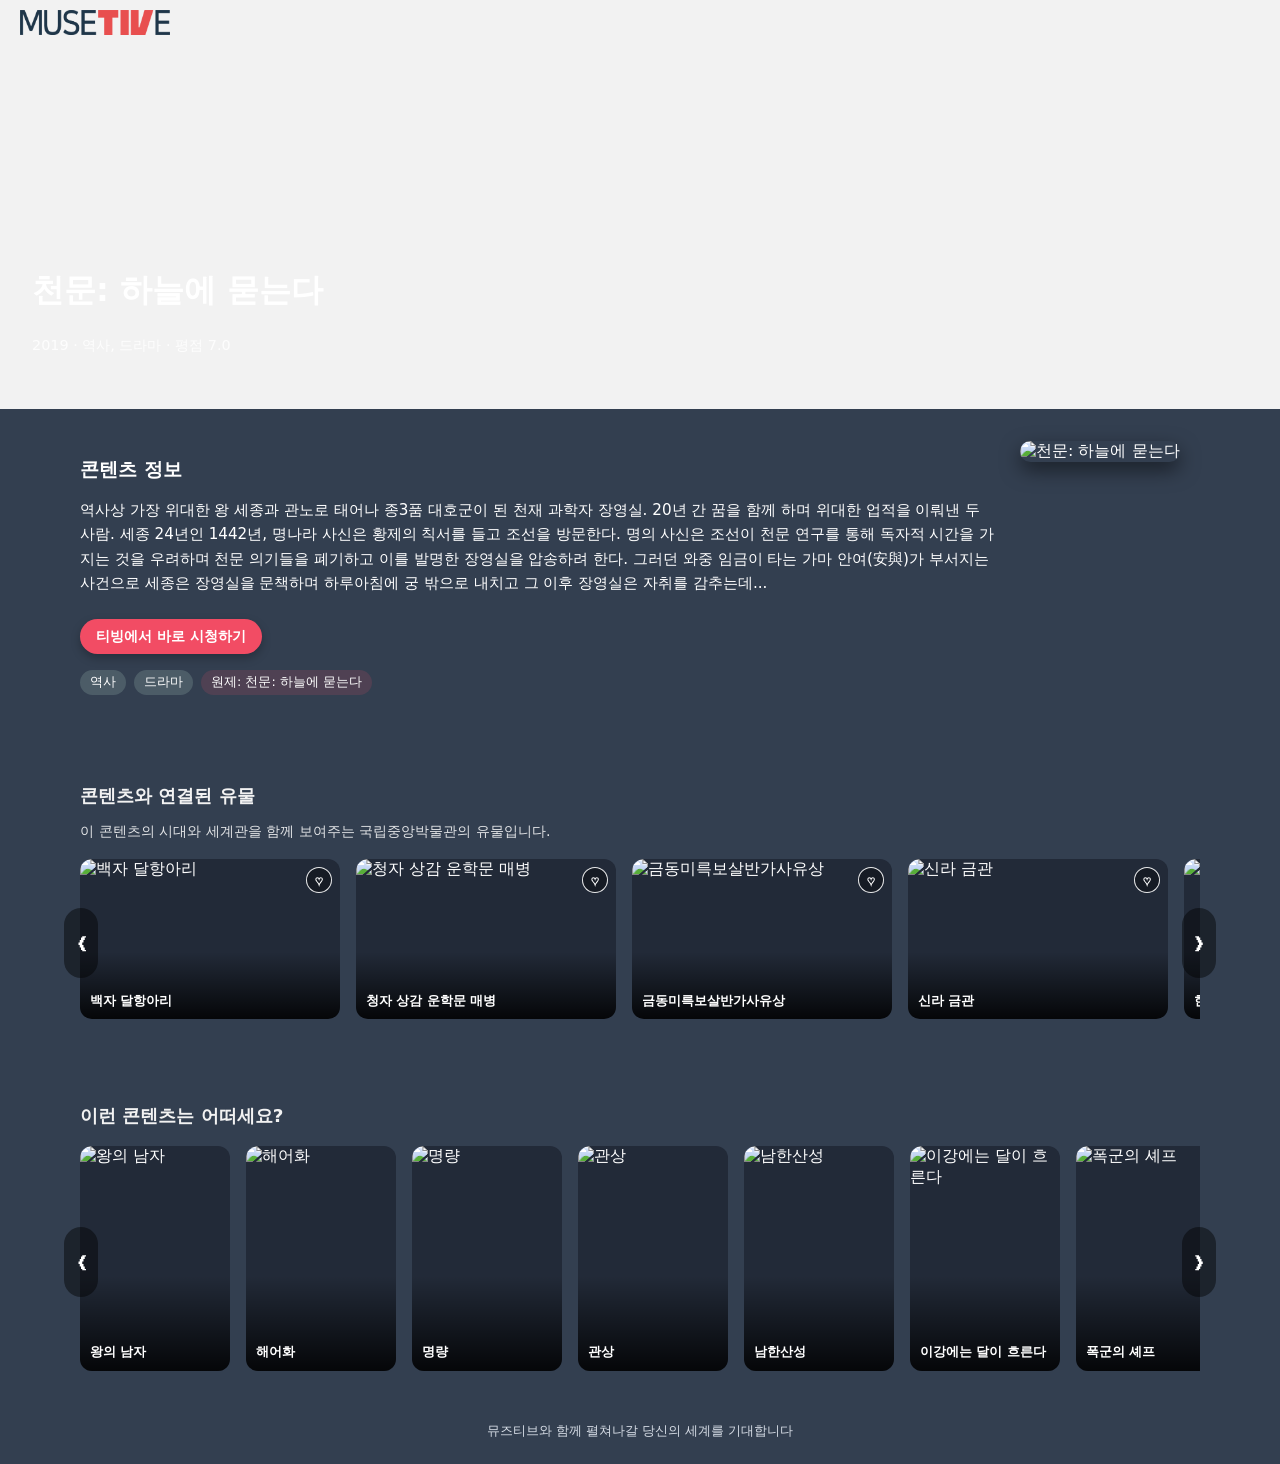
==== commit 8c9180d1: "Update content.html" ====
--- a/content.html
+++ b/content.html
@@ -5,6 +5,7 @@
   <title>MuseTiv – 콘텐츠 상세</title>
   <meta name="viewport" content="width=device-width, initial-scale=1.0" />
   <link rel="stylesheet" href="style.css" />
+  <!-- 유물 데이터셋 -->
   <script src="artifacts-data.js"></script>
 </head>
 <body>
@@ -58,32 +59,31 @@
     </section>
 
     <!-- 콘텐츠와 연결된 유물 -->
-<section class="carousel-section artifact-section">
-  <div class="carousel-header">
-    <h2 class="carousel-title">콘텐츠와 연결된 유물</h2>
-    <p class="carousel-subtitle">
-      이 콘텐츠의 시대와 세계관을 함께 보여주는 국립중앙박물관의 유물입니다.
-    </p>
-  </div>
-
-  <div class="carousel-shell">
-    <button class="carousel-arrow carousel-arrow--left"
-            data-target="artifact-row"
-            aria-label="이전 유물">
-      &#10094;
-    </button>
-
-    <!-- 여기 안을 JS로 채울 거야 -->
-    <div class="carousel-row" id="artifact-row"></div>
-
-    <button class="carousel-arrow carousel-arrow--right"
-            data-target="artifact-row"
-            aria-label="다음 유물">
-      &#10095;
-    </button>
-  </div>
-</section>
-
+    <section class="carousel-section artifact-section">
+      <div class="carousel-header">
+        <h2 class="carousel-title">콘텐츠와 연결된 유물</h2>
+        <p class="carousel-subtitle">
+          이 콘텐츠의 시대와 세계관을 함께 보여주는 국립중앙박물관의 유물입니다.
+        </p>
+      </div>
+
+      <div class="carousel-shell">
+        <button class="carousel-arrow carousel-arrow--left"
+                data-target="artifact-row"
+                aria-label="이전 유물">
+          &#10094;
+        </button>
+
+        <!-- JS로 채우는 영역 -->
+        <div class="carousel-row" id="artifact-row"></div>
+
+        <button class="carousel-arrow carousel-arrow--right"
+                data-target="artifact-row"
+                aria-label="다음 유물">
+          &#10095;
+        </button>
+      </div>
+    </section>
 
     <!-- 추천 콘텐츠 -->
     <section class="carousel-section ott-section">
@@ -114,7 +114,7 @@
   </footer>
 
   <script>
-    // JSON은 레포 최상단에 있다고 했으니까 절대경로로 지정
+    // TMDB JSON 경로 (Netlify 기준 레포 최상단)
     const TMDB_JSON_PATH = "/musetiv_tving_historical_20_by_title.json";
     const TMDB_POSTER_BASE = "https://image.tmdb.org/t/p/w300";
     const TMDB_BACKDROP_BASE = "https://image.tmdb.org/t/p/w780";
@@ -164,6 +164,17 @@
       });
     }
 
+    // 하트 토글
+    function initHeartButtons(scope) {
+      const root = scope || document;
+      root.querySelectorAll(".heart-btn").forEach(function (btn) {
+        btn.addEventListener("click", function (event) {
+          event.stopPropagation(); // 카드 클릭과 분리
+          btn.classList.toggle("liked");
+        });
+      });
+    }
+
     // 상세 정보 채우기 + 티빙 버튼 설정
     function fillDetail(item) {
       const titleEl = document.getElementById("detail-title");
@@ -295,71 +306,99 @@
       });
     }
 
-   // ---------- ① 유물 카드 채우기 ----------
-
-  (function renderArtifactsForContent() {
-    const row = document.getElementById('artifact-row');
-    if (!row || typeof artifactsDataset === 'undefined') return;
-
-    // 이 콘텐츠와 관련된 유물 5개 정도만 보여준다는 가정
-    const selected = artifactsDataset.slice(0, 5);
-
-    selected.forEach(function (a) {
-      const article = document.createElement('article');
-      article.className = 'media-card media-card--horizontal';
-
-      const inner = document.createElement('div');
-      inner.className = 'media-card-inner';
-
-      // 카드 전체 클릭 시 박물관 유물 페이지 새 창 열기
-      article.addEventListener('click', function () {
-        window.open(a.museumUrl, '_blank', 'noopener');
-      });
-
-      // 유물 이미지
-      const img = document.createElement('img');
-      img.className = 'media-image';
-      img.src = a.image;
-      img.alt = a.name;
-
-      // 하트 버튼
-      const heartBtn = document.createElement('button');
-      heartBtn.className = 'heart-btn';
-      heartBtn.type = 'button';
-      heartBtn.setAttribute('aria-label', '유물 찜하기');
-
-      const heartSpan = document.createElement('span');
-      heartSpan.className = 'heart-shape';
-      heartSpan.textContent = '♥';
-      heartBtn.appendChild(heartSpan);
-
-      // 아래 그라디언트 + 유물 이름
-      const gradient = document.createElement('div');
-      gradient.className = 'media-gradient';
-
-      const title = document.createElement('div');
-      title.className = 'media-title';
-      title.textContent = a.name;
-
-      inner.appendChild(img);
-      inner.appendChild(heartBtn);
-      inner.appendChild(gradient);
-      inner.appendChild(title);
-      article.appendChild(inner);
-      row.appendChild(article);
-
-      // 하트 토글 이벤트 (카드 클릭과 분리)
-      heartBtn.addEventListener('click', function (event) {
-        event.stopPropagation();
-        heartBtn.classList.toggle('liked');
-      });
+    // 유물 카드 채우기
+    function renderArtifactsForContent() {
+      const row = document.getElementById("artifact-row");
+      if (!row || typeof artifactsDataset === "undefined") return;
+
+      row.innerHTML = "";
+      const selected = artifactsDataset.slice(0, 5); // 임시로 앞 5개
+
+      selected.forEach(function (a) {
+        const article = document.createElement("article");
+        article.className = "media-card media-card--horizontal";
+
+        const inner = document.createElement("div");
+        inner.className = "media-card-inner";
+
+        // 카드 전체 클릭 시 박물관 유물 페이지 새 창 열기
+        article.addEventListener("click", function () {
+          window.open(a.museumUrl, "_blank", "noopener");
+        });
+
+        // 유물 이미지
+        const img = document.createElement("img");
+        img.className = "media-image";
+        img.src = a.image;
+        img.alt = a.name;
+
+        // 하트 버튼
+        const heartBtn = document.createElement("button");
+        heartBtn.className = "heart-btn";
+        heartBtn.type = "button";
+        heartBtn.setAttribute("aria-label", "유물 찜하기");
+
+        const heartSpan = document.createElement("span");
+        heartSpan.className = "heart-shape";
+        heartSpan.textContent = "♥";
+        heartBtn.appendChild(heartSpan);
+
+        // 아래 그라디언트 + 유물 이름
+        const gradient = document.createElement("div");
+        gradient.className = "media-gradient";
+
+        const title = document.createElement("div");
+        title.className = "media-title";
+        title.textContent = a.name;
+
+        inner.appendChild(img);
+        inner.appendChild(heartBtn);
+        inner.appendChild(gradient);
+        inner.appendChild(title);
+        article.appendChild(inner);
+        row.appendChild(article);
+      });
+
+      initHeartButtons(row);
+    }
+
+    // ---------- 초기화 ----------
+    document.addEventListener("DOMContentLoaded", function () {
+      attachCarouselArrows();
+      renderArtifactsForContent();
+
+      const params = getQueryParams();
+      const currentId = params.id || null;
+
+      fetch(TMDB_JSON_PATH)
+        .then(function (res) {
+          if (!res.ok) throw new Error("JSON load error: " + res.status);
+          return res.json();
+        })
+        .then(function (items) {
+          if (!Array.isArray(items) || items.length === 0) {
+            console.warn("TMDB JSON이 비어있습니다.", items);
+            return;
+          }
+
+          let current = null;
+          if (currentId) {
+            current = items.find(function (it) {
+              return String(it.id) === String(currentId);
+            });
+          }
+          if (!current) {
+            current = items[0];
+          }
+
+          fillDetail(current);
+          renderRecommendations(items, current.id);
+          initHeartButtons(document);
+        })
+        .catch(function (err) {
+          console.error("TMDB JSON 로딩 에러:", err);
+        });
     });
-  })();
-
-  // 만약 페이지에 다른 하트 버튼들도 있다면 한 번 더 초기화
-  initHeartButtons(document);
   </script>
 </body>
 </html>
-
-
